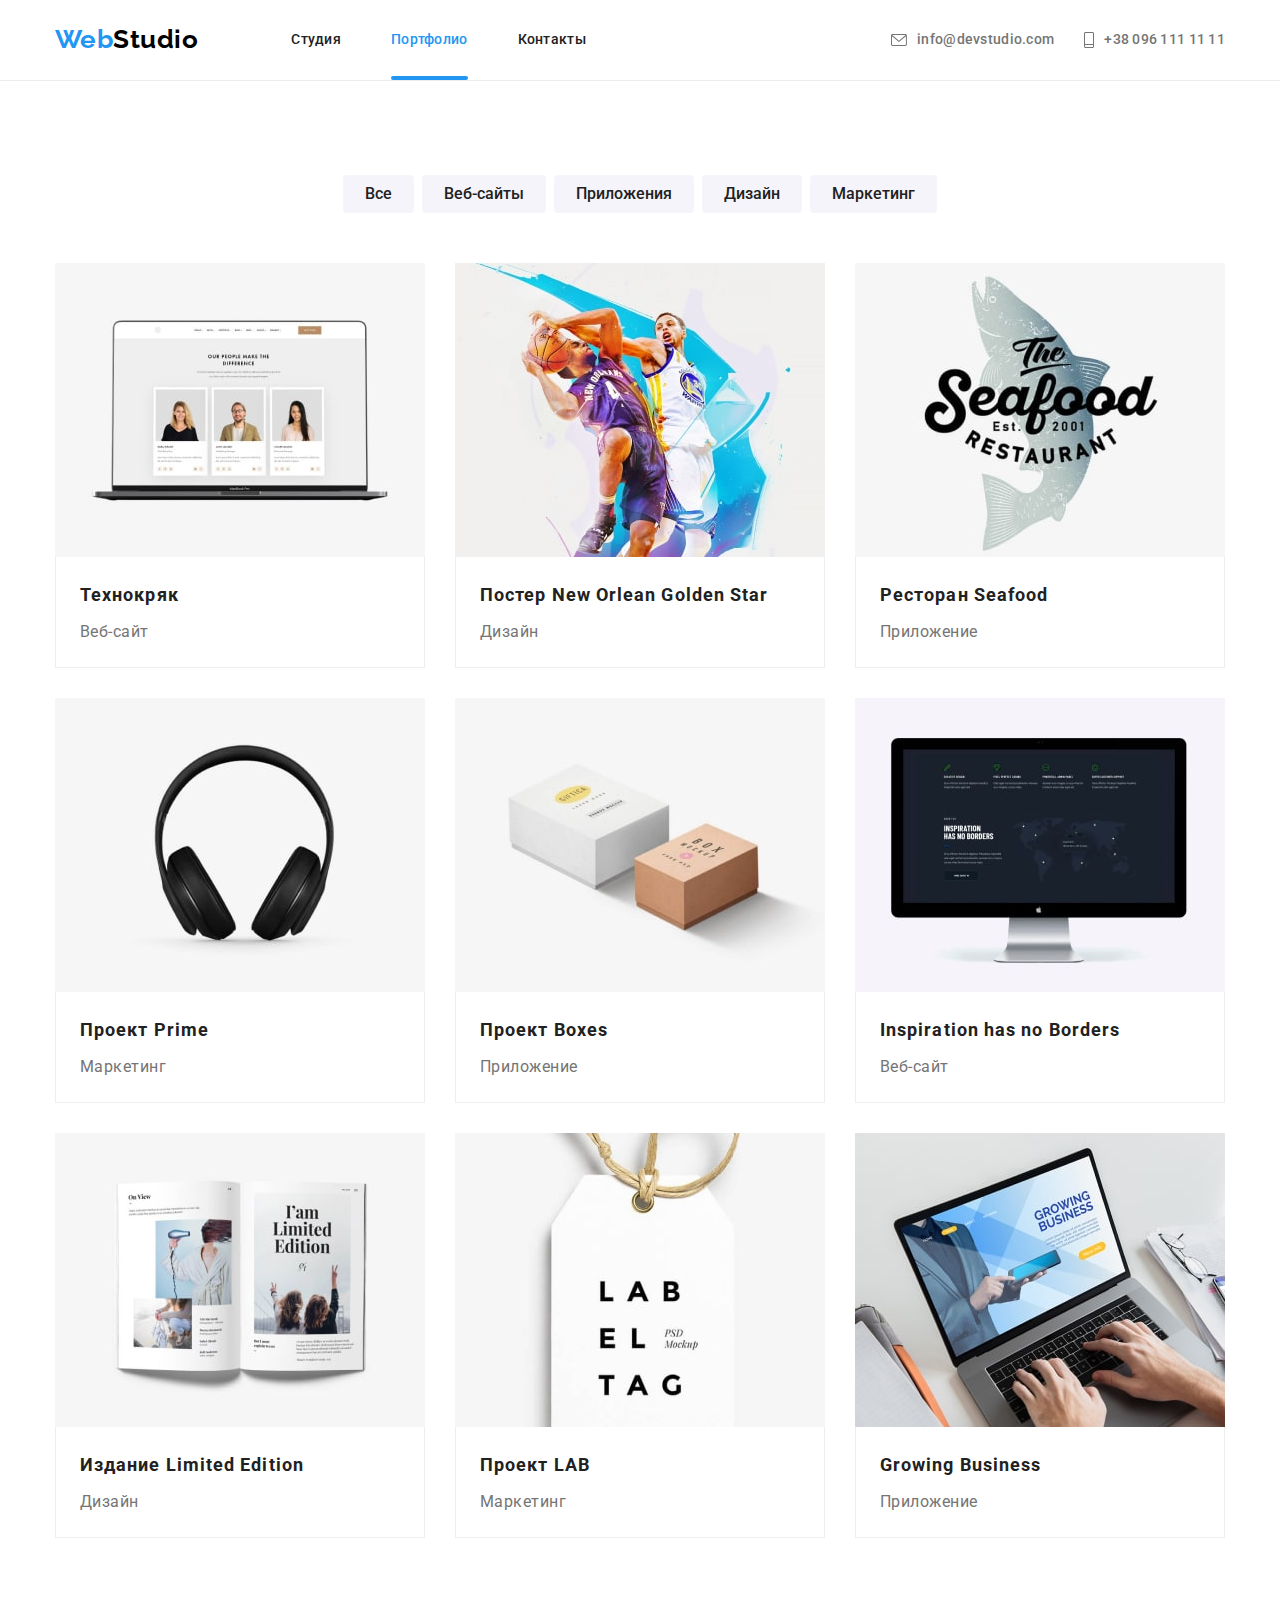
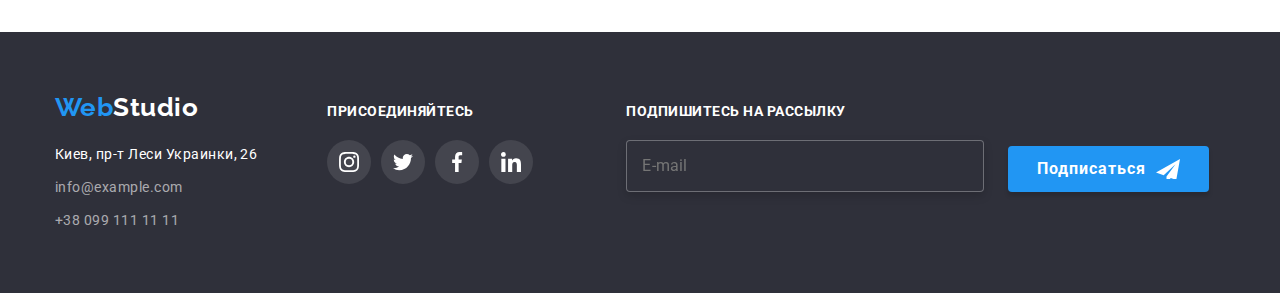
==== portfolio.html @ ae219184 "dz" ====
<!DOCTYPE html>
<html lang="en">
  <head>
    <meta charset="UTF-8" />
    <meta http-equiv="X-UA-Compatible" content="IE=edge" />
    <meta name="viewport" content="width=device-width, initial-scale=1.0" />
    <title>WebStudio</title>
    <link
      href="https://fonts.googleapis.com/css2?family=Raleway:wght@700&family=Roboto:wght@400;500;700;900&display=swap"
      rel="stylesheet"
    />
    <link
      rel="stylesheet"
      href="https://cdnjs.cloudflare.com/ajax/libs/modern-normalize/1.1.0/modern-normalize.min.css"
    />

    <link rel="stylesheet" href="./css/main.min.css" />
  </head>
  <body>
    <!-- HEADER -->
    <header class="header section">
      <div class="header__container container">
        <a class="logo link" href="./index.html"
          ><span class="logo__first-word">Web</span><span class="logo__second-word">Studio</span></a
        >
        <nav class="nav">
          <ul class="nav-list list">
            <li class="nav-list__item">
              <a class="nav-list__link link" href="./index.html">Студия</a>
            </li>
            <li class="nav-list__item">
              <a
                class="nav-list__link link nav-list__link--active nav-list__link--current"
                href="./portfolio.html"
                >Портфолио</a
              >
            </li>
            <li class="nav-list__item"><a class="nav-list__link link" href="">Контакты</a></li>
          </ul>
        </nav>
        <ul class="contacts list">
          <li class="contacts__item">
            <a class="contacts__link link" href="mailto:info@devstudio.com">
              <svg class="contacts__icon" width="16" height="12">
                <use href="./images/sprite.svg#icon-envelope"></use>
              </svg>
              info@devstudio.com</a
            >
          </li>
          <li class="contacts__item">
            <a class="contacts__link link" href="tel:+380961111111">
              <svg class="contacts__icon" width="10" height="16">
                <use href="./images/sprite.svg#icon-smartphone-2"></use>
              </svg>
              +38 096 111 11 11</a
            >
          </li>
        </ul>
      </div>
      <button type="button" class="menu-open-btn">
        <svg
          class="header-btn__icon"
          width="24"
          height="16"
          aria-label="Переключатель мобильного меню"
        >
          <use class="header-btn__menu-mob" href="./images/sprite.svg#icon-menu-mob"></use>
        </svg>
      </button>
      <div class="mob-menu is-hidden">
        <div class="mob-menu-container container">
          <div class="mob-menu-top">
            <button type="button" class="menu-close-btn">
              <svg
                class="header-btn__icon"
                width="19"
                height="19"
                aria-label="Переключатель мобильного меню"
              >
                <use class="header-btn__close-mob" href="./images/sprite.svg#icon-close-mob"></use>
              </svg>
            </button>
            <ul class="mob-menu-nav-list__list list">
              <li class="mob-menu-nav-list__item">
                <a class="mob-menu-nav-list__link link" href="./index.html">Студия</a>
              </li>
              <li class="mob-menu-nav-list__item">
                <a
                  class="mob-menu-nav-list__link link mob-menu-nav-list__link--active"
                  href="./portfolio.html"
                  >Портфолио</a
                >
              </li>
              <li class="mob-menu-nav-list__item">
                <a class="mob-menu-nav-list__link link" href="">Контакты</a>
              </li>
            </ul>
          </div>
          <div class="mob-menu-bottom">
            <ul class="mob-menu-contacts list">
              <li class="mob-menu-contacts__item">
                <a class="mob-menu-contacts__link-tel link" href="tel:+380961111111"
                  >+38 096 111 11 11</a
                >
              </li>
              <li class="mob-menu-contacts__item">
                <a class="mob-menu-contacts__link-post link" href="mailto:info@devstudio.com"
                  >info@devstudio.com</a
                >
              </li>
            </ul>
            <ul class="mob-menu-social list">
              <li class="mob-menu-social__item">
                <a
                  class="mob-menu-social__link link"
                  href=""
                  target="_blank"
                  rel="nofollow noopener noreferrer"
                  aria-label="Ссылка на Instagram"
                  >Instagram
                </a>
              </li>
              <li class="mob-menu-social__item">
                <a
                  class="mob-menu-social__link link"
                  href=""
                  target="_blank"
                  rel="nofollow noopener noreferrer"
                  aria-label="Ссылка на twitter"
                  >Twitter
                </a>
              </li>
              <li class="mob-menu-social__item">
                <a
                  class="mob-menu-social__link link"
                  href=""
                  target="_blank"
                  rel="nofollow noopener noreferrer"
                  aria-label="Ссылка на facebook"
                  >Facebook
                </a>
              </li>
              <li class="mob-menu-social__item">
                <a
                  class="mob-menu-social__link link"
                  href=""
                  target="_blank"
                  rel="nofollow noopener noreferrer"
                  aria-label="Ссылка на linkedin"
                  >LinkedIn
                </a>
              </li>
            </ul>
          </div>
        </div>
      </div>
    </header>
    <main>
      <!-- section portfolio -->
      <section class="portfolio section">
        <div class="container">
          <h1 class="visually-hidden">Portfolio</h1>
          <!-- filters with buttons -->
          <ul class="filters list">
            <li class="filters__item">
              <button class="filters__button btn" type="button">Все</button>
            </li>
            <li class="filters__item">
              <button class="filters__button btn" type="button">Веб-сайты</button>
            </li>
            <li class="filters__item">
              <button class="filters__button btn" type="button">Приложения</button>
            </li>
            <li class="filters__item">
              <button class="filters__button btn" type="button">Дизайн</button>
            </li>
            <li class="filters__item">
              <button class="filters__button btn" type="button">Маркетинг</button>
            </li>
          </ul>
          <!-- projects -->
          <ul class="projects list">
            <li class="projects__item">
              <a href="" class="projects__link link">
                <div class="projects__wrap">
                  <picture>
                    <source
                      media="(min-width:1200px)"
                      srcset="
                        ./images/img-projects/img-projects1-desk-1x-min.jpg 1x,
                        ./images/img-projects/img-projects1-desk-2x-min.jpg 2x
                      "
                    />
                    <source
                      media="(min-width:768px)"
                      srcset="
                        ./images/img-projects/img-projects1-tabl-1x-min.jpg 1x,
                        ./images/img-projects/img-projects1-tabl-2x-min.jpg 2x
                      "
                    />
                    <source
                      media="(min-width:320px)"
                      srcset="
                        ./images/img-projects/img-projects1-mob-1x-min.jpg 1x,
                        ./images/img-projects/img-projects1-mob-2x-min.jpg 2x
                      "
                    />
                    <img
                      src="./images/img-projects/img-projects1-desk-1x-min.jpg"
                      alt="Экран ноутбука с изображением сайта"
                    />
                  </picture>
                  <p class="projects__top-text">
                    Технокряк это современная площадка распространения коронавируса. Компании
                    используют эту платформу для цифрового шпионажа и атак на защищённые сервера
                    конкурентов.
                  </p>
                </div>
                <div class="projects__description">
                  <h2 class="projects__name">Технокряк</h2>
                  <p class="projects__type">Веб-сайт</p>
                </div>
              </a>
            </li>
            <li class="projects__item">
              <a href="" class="projects__link link">
                <div class="projects__wrap">
                  <picture>
                    <source
                      media="(min-width:1200px)"
                      srcset="
                        ./images/img-projects/img-projects2-desk-1x-min.jpg 1x,
                        ./images/img-projects/img-projects2-desk-2x-min.jpg 2x
                      "
                    />
                    <source
                      media="(min-width:768px)"
                      srcset="
                        ./images/img-projects/img-projects2-tabl-1x-min.jpg 1x,
                        ./images/img-projects/img-projects2-tabl-2x-min.jpg 2x
                      "
                    />
                    <source
                      media="(min-width:320px)"
                      srcset="
                        ./images/img-projects/img-projects2-mob-1x-min.jpg 1x,
                        ./images/img-projects/img-projects2-mob-2x-min.jpg 2x
                      "
                    />
                    <img
                      src="./images/img-projects/img-projects2-desk-1x-min.jpg"
                      alt="Два игрока в баскетбол"
                    />
                  </picture>
                  <p class="projects__top-text">
                    Технокряк это современная площадка распространения коронавируса. Компании
                    используют эту платформу для цифрового шпионажа и атак на защищённые сервера
                    конкурентов.
                  </p>
                </div>
                <div class="projects__description">
                  <h2 class="projects__name">Постер New Orlean Golden Star</h2>
                  <p class="projects__type">Дизайн</p>
                </div>
              </a>
            </li>
            <li class="projects__item">
              <a href="" class="projects__link link">
                <div class="projects__wrap">
                  <picture>
                    <source
                      media="(min-width:1200px)"
                      srcset="
                        ./images/img-projects/img-projects3-desk-1x-min.jpg 1x,
                        ./images/img-projects/img-projects3-desk-2x-min.jpg 2x
                      "
                    />
                    <source
                      media="(min-width:768px)"
                      srcset="
                        ./images/img-projects/img-projects3-tabl-1x-min.jpg 1x,
                        ./images/img-projects/img-projects3-tabl-2x-min.jpg 2x
                      "
                    />
                    <source
                      media="(min-width:320px)"
                      srcset="
                        ./images/img-projects/img-projects3-mob-1x-min.jpg 1x,
                        ./images/img-projects/img-projects3-mob-2x-min.jpg 2x
                      "
                    />
                    <img
                      src="./images/img-projects/img-projects3-desk-1x-min.jpg"
                      alt="Реклама ресторана Seafood"
                    />
                  </picture>
                  <p class="projects__top-text">
                    Технокряк это современная площадка распространения коронавируса. Компании
                    используют эту платформу для цифрового шпионажа и атак на защищённые сервера
                    конкурентов.
                  </p>
                </div>
                <div class="projects__description">
                  <h2 class="projects__name">Ресторан Seafood</h2>
                  <p class="projects__type">Приложение</p>
                </div>
              </a>
            </li>
            <li class="projects__item">
              <a href="" class="projects__link link">
                <div class="projects__wrap">
                  <picture>
                    <source
                      media="(min-width:1200px)"
                      srcset="
                        ./images/img-projects/img-projects4-desk-1x-min.jpg 1x,
                        ./images/img-projects/img-projects4-desk-2x-min.jpg 2x
                      "
                    />
                    <source
                      media="(min-width:768px)"
                      srcset="
                        ./images/img-projects/img-projects4-tabl-1x-min.jpg 1x,
                        ./images/img-projects/img-projects4-tabl-2x-min.jpg 2x
                      "
                    />
                    <source
                      media="(min-width:320px)"
                      srcset="
                        ./images/img-projects/img-projects4-mob-1x-min.jpg 1x,
                        ./images/img-projects/img-projects4-mob-2x-min.jpg 2x
                      "
                    />
                    <img
                      src="./images/img-projects/img-projects4-desk-1x-min.jpg"
                      alt="Черные наушники"
                    />
                  </picture>
                  <p class="projects__top-text">
                    Технокряк это современная площадка распространения коронавируса. Компании
                    используют эту платформу для цифрового шпионажа и атак на защищённые сервера
                    конкурентов.
                  </p>
                </div>
                <div class="projects__description">
                  <h2 class="projects__name">Проект Prime</h2>
                  <p class="projects__type">Маркетинг</p>
                </div>
              </a>
            </li>
            <li class="projects__item">
              <a href="" class="projects__link link">
                <div class="projects__wrap">
                  <picture>
                    <source
                      media="(min-width:1200px)"
                      srcset="
                        ./images/img-projects/img-projects5-desk-1x-min.jpg 1x,
                        ./images/img-projects/img-projects5-desk-2x-min.jpg 2x
                      "
                    />
                    <source
                      media="(min-width:768px)"
                      srcset="
                        ./images/img-projects/img-projects5-tabl-1x-min.jpg 1x,
                        ./images/img-projects/img-projects5-tabl-2x-min.jpg 2x
                      "
                    />
                    <source
                      media="(min-width:320px)"
                      srcset="
                        ./images/img-projects/img-projects5-mob-1x-min.jpg 1x,
                        ./images/img-projects/img-projects5-mob-2x-min.jpg 2x
                      "
                    />
                    <img
                      src="./images/img-projects/img-projects5-desk-1x-min.jpg"
                      alt="Две картонные коробки"
                    />
                  </picture>
                  <p class="projects__top-text">
                    Технокряк это современная площадка распространения коронавируса. Компании
                    используют эту платформу для цифрового шпионажа и атак на защищённые сервера
                    конкурентов.
                  </p>
                </div>
                <div class="projects__description">
                  <h2 class="projects__name">Проект Boxes</h2>
                  <p class="projects__type">Приложение</p>
                </div>
              </a>
            </li>
            <li class="projects__item">
              <a href="" class="projects__link link">
                <div class="projects__wrap">
                  <picture>
                    <source
                      media="(min-width:1200px)"
                      srcset="
                        ./images/img-projects/img-projects6-desk-1x-min.jpg 1x,
                        ./images/img-projects/img-projects6-desk-2x-min.jpg 2x
                      "
                    />
                    <source
                      media="(min-width:768px)"
                      srcset="
                        ./images/img-projects/img-projects6-tabl-1x-min.jpg 1x,
                        ./images/img-projects/img-projects6-tabl-2x-min.jpg 2x
                      "
                    />
                    <source
                      media="(min-width:320px)"
                      srcset="
                        ./images/img-projects/img-projects6-mob-1x-min.jpg 1x,
                        ./images/img-projects/img-projects6-mob-2x-min.jpg 2x
                      "
                    />
                    <img
                      src="./images/img-projects/img-projects6-desk-1x-min.jpg"
                      alt="Монитор компьютера"
                    />
                  </picture>
                  <p class="projects__top-text">
                    Технокряк это современная площадка распространения коронавируса. Компании
                    используют эту платформу для цифрового шпионажа и атак на защищённые сервера
                    конкурентов.
                  </p>
                </div>
                <div class="projects__description">
                  <h2 class="projects__name">Inspiration has no Borders</h2>
                  <p class="projects__type">Веб-сайт</p>
                </div>
              </a>
            </li>
            <li class="projects__item">
              <a href="" class="projects__link link">
                <div class="projects__wrap">
                  <picture>
                    <source
                      media="(min-width:1200px)"
                      srcset="
                        ./images/img-projects/img-projects7-desk-1x-min.jpg 1x,
                        ./images/img-projects/img-projects7-desk-2x-min.jpg 2x
                      "
                    />
                    <source
                      media="(min-width:768px)"
                      srcset="
                        ./images/img-projects/img-projects7-tabl-1x-min.jpg 1x,
                        ./images/img-projects/img-projects7-tabl-2x-min.jpg 2x
                      "
                    />
                    <source
                      media="(min-width:320px)"
                      srcset="
                        ./images/img-projects/img-projects7-mob-1x-min.jpg 1x,
                        ./images/img-projects/img-projects7-mob-2x-min.jpg 2x
                      "
                    />
                    <img
                      src="./images/img-projects/img-projects7-desk-1x-min.jpg"
                      alt="Разворот журнала"
                    />
                  </picture>
                  <p class="projects__top-text">
                    Технокряк это современная площадка распространения коронавируса. Компании
                    используют эту платформу для цифрового шпионажа и атак на защищённые сервера
                    конкурентов.
                  </p>
                </div>
                <div class="projects__description">
                  <h2 class="projects__name">Издание Limited Edition</h2>
                  <p class="projects__type">Дизайн</p>
                </div>
              </a>
            </li>
            <li class="projects__item">
              <a href="" class="projects__link link">
                <div class="projects__wrap">
                  <picture>
                    <source
                      media="(min-width:1200px)"
                      srcset="
                        ./images/img-projects/img-projects8-desk-1x-min.jpg 1x,
                        ./images/img-projects/img-projects8-desk-2x-min.jpg 2x
                      "
                    />
                    <source
                      media="(min-width:768px)"
                      srcset="
                        ./images/img-projects/img-projects8-tabl-1x-min.jpg 1x,
                        ./images/img-projects/img-projects8-tabl-2x-min.jpg 2x
                      "
                    />
                    <source
                      media="(min-width:320px)"
                      srcset="
                        ./images/img-projects/img-projects8-mob-1x-min.jpg 1x,
                        ./images/img-projects/img-projects8-mob-2x-min.jpg 2x
                      "
                    />
                    <img
                      src="./images/img-projects/img-projects8-desk-1x-min.jpg"
                      alt="Этикетка с надписью LAB EL TA"
                    />
                  </picture>
                  <p class="projects__top-text">
                    Технокряк это современная площадка распространения коронавируса. Компании
                    используют эту платформу для цифрового шпионажа и атак на защищённые сервера
                    конкурентов.
                  </p>
                </div>
                <div class="projects__description">
                  <h2 class="projects__name">Проект LAB</h2>
                  <p class="projects__type">Маркетинг</p>
                </div>
              </a>
            </li>
            <li class="projects__item">
              <a href="" class="projects__link link">
                <div class="projects__wrap">
                  <picture>
                    <source
                      media="(min-width:1200px)"
                      srcset="
                        ./images/img-projects/img-projects9-desk-1x-min.jpg 1x,
                        ./images/img-projects/img-projects9-desk-2x-min.jpg 2x
                      "
                    />
                    <source
                      media="(min-width:768px)"
                      srcset="
                        ./images/img-projects/img-projects9-tabl-1x-min.jpg 1x,
                        ./images/img-projects/img-projects9-tabl-2x-min.jpg 2x
                      "
                    />
                    <source
                      media="(min-width:320px)"
                      srcset="
                        ./images/img-projects/img-projects9-mob-1x-min.jpg 1x,
                        ./images/img-projects/img-projects9-mob-2x-min.jpg 2x
                      "
                    />
                    <img
                      src="./images/img-projects/img-projects9-desk-1x-min.jpg"
                      alt="Экран ноутбука"
                    />
                  </picture>
                  <p class="projects__top-text">
                    Технокряк это современная площадка распространения коронавируса. Компании
                    используют эту платформу для цифрового шпионажа и атак на защищённые сервера
                    конкурентов.
                  </p>
                </div>
                <div class="projects__description">
                  <h2 class="projects__name">Growing Business</h2>
                  <p class="projects__type">Приложение</p>
                </div>
              </a>
            </li>
          </ul>
        </div>
      </section>
    </main>
    <!-- footer -->
    <!-- footer -->
    <footer class="footer section">
      <div class="footer__container container">
        <div class="footer__container-top">
          <div class="footer__wrapp">
            <a class="logo logo__footer link" href="./index.html"
              ><span class="logo__first-word">Web</span
              ><span class="logo__third-word">Studio</span></a
            >
            <address class="footer-address">
              <ul class="footer-address__list list">
                <li class="footer-address__item">
                  <p class="footer-address__post">Киев, пр-т Леси Украинки, 26</p>
                </li>
                <li class="footer-address__item">
                  <a class="footer-address__link link" href="mailto:info@example.com"
                    >info@example.com</a
                  >
                </li>
                <li class="footer-address__item">
                  <a class="footer-address__link link" href="tel:+380991111111"
                    >+38 099 111 11 11</a
                  >
                </li>
              </ul>
            </address>
          </div>
          <div class="join">
            <p class="join__text">Присоединяйтесь</p>
            <ul class="social list">
              <li class="social__item">
                <a
                  class="social__link social__link--dark link"
                  href=""
                  target="_blank"
                  rel="nofollow noopener noreferrer"
                  aria-label="Ссылка на Instagram"
                >
                  <svg class="social__icon" width="20" height="20">
                    <use href="./images/sprite.svg#icon-instagram"></use>
                  </svg>
                </a>
              </li>
              <li class="social__item">
                <a
                  class="social__link social__link--dark link"
                  href=""
                  target="_blank"
                  rel="nofollow noopener noreferrer"
                  aria-label="Ссылка на twitter"
                >
                  <svg class="social__icon" width="20" height="20">
                    <use href="./images/sprite.svg#icon-twitter"></use>
                  </svg>
                </a>
              </li>
              <li class="social__item">
                <a
                  class="social__link social__link--dark link"
                  href=""
                  target="_blank"
                  rel="nofollow noopener noreferrer"
                  aria-label="Ссылка на facebook"
                >
                  <svg class="social__icon" width="20" height="20">
                    <use href="./images/sprite.svg#icon-facebook"></use>
                  </svg>
                </a>
              </li>
              <li class="social__item">
                <a
                  class="social__link social__link--dark link"
                  href=""
                  target="_blank"
                  rel="nofollow noopener noreferrer"
                  aria-label="Ссылка на linkedin"
                >
                  <svg class="social__icon" width="20" height="20">
                    <use href="./images/sprite.svg#icon-linkedin"></use>
                  </svg>
                </a>
              </li>
            </ul>
          </div>
        </div>
        <div class="subscribe">
          <form action="#" class="subscribe__form">
            <div class="subscribe__field">
              <label for="user-email" class="subscribe__label">Подпишитесь на рассылку</label>
              <input
                type="email"
                class="subscribe__input"
                placeholder="E-mail"
                name="user-email"
                id="user-email"
              />
            </div>
            <button type="submit" class="footer-submit-btn primary-btn--with-icon btn">
              Подписаться
            </button>
          </form>
        </div>
      </div>
    </footer>
    <script src="./js/menu.js"></script>
  </body>
</html>
---- css/main.min.css ----
:root{--primary-text-color: #212121;--additional-text-color: #757575;--accent-color: #2196f3;--primary-button-hover-color: #188CE8;--logo-text-color: #000000;--additional-accent-color: #ffffff;--mailto-tel-text-color: rgba(255, 255, 255, 0.6);--primary-background-color: #e5e5e5;--additional-background-color: #f5f4fa;--futer-background-color: #2f303a;--border-portfolio: #eeeeee;--border-line-heder: #ececec;--icon-color: #afb1b8;--icon-color-hover: #ffffff;--additional-icon-color-hover: #2196f3;--additional-icon-color-footer: #44454e}.visually-hidden{position:absolute;width:1px;height:1px;margin:-1px;padding:0;overflow:hidden;border:0;clip:rect(0 0 0 0)}body{font-family:'Roboto', 'Sans Serif';letter-spacing:0.03em;color:var(--primary-text-color)}p,h1,h2,h3,h4,h5,h6{margin:0}img,svg{display:block;max-width:100%;height:auto}.list{list-style:none;margin:0;padding:0}.link{text-decoration:none}.btn{cursor:pointer;border-radius:4px}.section{margin-left:auto;margin-right:auto}.container{padding-left:15px;padding-right:15px;margin:0 auto;width:100%}@media (min-width: 480px){.container{width:480px}}@media (min-width: 768px){.container{width:768px}}@media (min-width: 1200px){.container{width:1200px}}.logo{font-family:'Raleway', 'Sans Serif';text-align:center;font-size:24px;line-height:1.17;font-weight:700;display:inline-block}.logo__first-word{color:var(--accent-color)}.logo__second-word{color:var(--logo-text-color)}.logo__third-word{color:var(--additional-accent-color)}@media (min-width: 1200px){.logo{font-size:26px;line-height:1.2;font-weight:700}}.nav-list{font-size:14px;line-height:1.14;font-weight:500;letter-spacing:0.02em;display:flex;align-items:center;justify-content:space-between}@media (max-width: 767.98px){.nav-list{display:none}}.nav-list__item:not(:last-child){margin-right:50px}.nav-list__item:nth-child(1){margin-left:88px}@media (min-width: 1200px){.nav-list__item:nth-child(1){margin-left:93px}}.nav-list__link{position:relative;transition:color 250ms cubic-bezier(0.4, 0, 0.2, 1);color:inherit; }.nav-list__link:hover,.nav-list__link:focus{color:var(--accent-color)}.nav-list__link--active{color:var(--accent-color)}.nav-list__link--current::after{content:'';position:absolute;width:100%;height:4px;border-radius:2px;background-color:var(--accent-color);bottom:-33px;left:0}.contacts{font-size:12px;line-height:1.16;font-weight:500;letter-spacing:0.02em;margin-left:auto}@media (max-width: 767.98px){.contacts{display:none}}@media (min-width: 1200px){.contacts{font-size:14px;line-height:1.14;font-weight:500;display:flex;align-items:center;justify-content:space-between}}.contacts__icon{margin-right:10px}.contacts__item{color:var(--additional-text-color)}@media (min-width: 768px) and (max-width: 1199.98px){.contacts__item:not(:last-child){margin-bottom:10px}}@media (min-width: 1200px){.contacts__item:not(:last-child){margin-right:30px}}.contacts__link{display:flex;align-items:center;justify-content:start;transition:color 250ms cubic-bezier(0.4, 0, 0.2, 1);color:inherit}.contacts__link:hover,.contacts__link:focus{color:var(--accent-color)}.contacts__icon{fill:currentColor}.contacts__icon:hover,.contacts__icon:focus{fill:currentColor}.primary-btn{font-size:16px;line-height:1.87;font-weight:700;letter-spacing:0.06em;display:flex;align-items:center;justify-content:center;min-width:200px;color:var(--additional-accent-color);background-color:var(--accent-color);border:1px solid transparent;box-shadow:0px 4px 4px rgba(0,0,0,0.15);margin: 0 auto;padding:10px 32px;transition-property:background-color, color, border;transition-duration:250ms;transition-timing-function:linear}.primary-btn:hover,.primary-btn:focus{background-color:var(--primary-button-hover-color)}.primary-btn--with-icon{margin-top:20px}.backdrop{position:fixed;top:0;left:0;height:100vh;width:100vw;background:rgba(0,0,0,0.2);transition:opacity 250ms cubic-bezier(0.4, 0, 0.2, 1);opacity:1;}.backdrop.is-hidden{pointer-events:none;visibility:hidden;opacity: 0;}.modal{position:absolute;top:50%;left:50%;width:100%;min-height:609px;transform:translate(-50%, -50%);background:var(--additional-accent-color);box-shadow:0px 1px 3px rgba(0,0,0,0.12),0px 1px 1px rgba(0,0,0,0.14),0px 2px 1px rgba(0,0,0,0.2);border-radius:4px;padding:40px;transition:opacity 250ms cubic-bezier(0.4, 0, 0.2, 1);}.modal__close-btn{position:absolute;right:8px;top:8px;width:30px;height:30px;background-color:var(--additional-accent-color);border:1px solid rgba(0,0,0,0.1);border-radius:50%;color:var(--logo-text-color);display:flex;align-items:center;justify-content:center;transition:color 250ms cubic-bezier(0.4, 0, 0.2, 1)}.modal__close-btn:hover{color:var(--accent-color)}.modal__icon-close{fill:currentColor}.modal__title{font-size:20px;line-height:1.15;font-weight:700;text-align:center;color:var(--primary-text-color);margin-bottom:12px}@media (min-width: 480px){.modal{width:450px}}@media (min-width: 1200px){.modal{width:528px;height:581px}}.modal-field{margin-bottom:10px;display:block;margin-left:auto;margin-right:auto}.modal-field:last-of-type{margin-bottom:30px}@media (min-width: 1200px){.modal-field:last-of-type{padding-right:10px;padding-left:10px}}.modal-label{font-size:12px;line-height:1.17;font-weight:400;letter-spacing:0.01em;display:block;margin-bottom:4px;color:var(--additional-text-color)}.input-wrap{position:relative}.modal-input{width:100%;height:40px;border:1px solid rgba(33,33,33,0.2);border-radius:4px;padding-left:42px;outline:none}.modal-input:focus{border:1px solid var(--accent-color);outline:none}.modal-icon-input{position:absolute;top:50%;left:12px;transform:translateY(-50%)}.modal-input:focus+.modal-icon-input{fill:var(--accent-color)}.modal-text{width:100%;height:120px;border:1px solid rgba(33,33,33,0.2);border-radius:4px;outline:none;resize:none;display:block;padding:12px 16px;margin-bottom:20px}.modal-text:focus{border:1px solid var(--accent-color);outline:none}placeholder{font-size:14px;line-height:1.14;font-weight:400;letter-spacing:0.01em;color:rgba(117,117,117,0.5)}.check-text{font-size:11px;line-height:1.17;font-weight:400;color:var(--additional-text-color);display:flex;align-items:center;justify-content:center}.check-text span{width:16px;height:15px;border-radius:2px;border:1px solid var(--primary-text-color);display:flex;align-items:center;justify-content:center;margin-right:8px}.modal-check:checked+.check-text span{background-color:var(--accent-color);border:none}@media (min-width: 1200px){.check-text{font-size:14px;line-height:1.71;font-weight:400}}.check-link{color:var(--accent-color);margin-left:2px}.social{display:flex;align-items:center;justify-content:center;width:206px}.social__item:not(:last-child){margin-right:10px}.social__link{display:flex;align-items:center;justify-content:center;width:44px;height:44px;border-radius:50%;color:var(--icon-color);transition:background-color 250ms cubic-bezier(0.4, 0, 0.2, 1),color 250ms cubic-bezier(0.4, 0, 0.2, 1)}.social__link:hover,.social__link:focus{background-color:var(--accent-color);color:var(--icon-color-hover)}.social__icon{fill:currentColor}.social__link--dark{background-color:var(--additional-icon-color-footer);color:var(--additional-accent-color)}.join{display:flex;flex-direction:column;justify-content:center;align-items:center}.join__text{font-size:14px;line-height:1.14;font-weight:700;text-transform:uppercase;color:var(--additional-accent-color);margin-bottom:20px}@media (min-width: 1200px){.join{display:block;padding-top:12px;padding-bottom:40px}}.subscribe{display:flex;flex-direction:column;justify-content:center;align-items:center}.subscribe__form{display:block;text-align:center;max-width:450px}@media (min-width: 1200px){.subscribe__form{text-align:left}}.subscribe__field{max-width:450px}@media (min-width: 480px){.subscribe__field{min-width:450px}}@media (min-width: 1200px){.subscribe__field{min-width:358px}}.subscribe__label{font-size:14px;line-height:1.14;font-weight:700;display:block;margin-bottom:20px;color:var(--additional-accent-color);text-transform:uppercase}.subscribe__input{width:100%;border:1px solid rgba(255,255,255,0.3);filter:drop-shadow(0px 4px 4px rgba(0,0,0,0.15));border-radius:4px;padding:15px;outline:none;font-size:16px;line-height:1.25;font-weight:400;letter-spacing:0.01em;color:var(--additional-accent-color);background-color:var(--futer-background-color)}.subscribe__input:focus{border:1px solid var(--accent-color);outline:none}@media (min-width: 1200px){.subscribe{display:block}.subscribe__form{display:flex;justify-content:space-between;align-items:flex-end}.subscribe__field{max-width:358px;padding-top:12px;margin-right:12px}}placeholder{font-size:16px;line-height:1.25;font-weight:400;letter-spacing:0.01em;color:rgba(117,117,117,0.5)}.header{width:100%;position:relative;background-color:var(--additional-accent-color);padding-top:16px;padding-bottom:16px;border-bottom:1px solid var(--border-line-heder)}@media (min-width: 480px){.header{padding-top:16px;padding-bottom:16px}}@media (min-width: 768px){.header{padding-top:21px;padding-bottom:21px}}@media (min-width: 1200px){.header{padding-top:24px;padding-bottom:25px}}.header__container{display:flex;align-items:center;justify-content:space-between}.menu-open-btn{position:absolute;top:10px;right:10px;display:block;margin-left:auto;border:none;background-color:transparent;width:40px;height:40px}@media (min-width: 768px){.menu-open-btn{display:none}}.mob-menu{position:fixed;top:0;left:0;width:100vw;height:100vh;background-color:#fff;padding-top:48px;padding-bottom:48px;padding-left:40px;z-index:4;transition-property:opacity;transition-duration:250ms;transition-timing-function:linear;opacity:1;}@media (min-width: 768px){.mob-menu{display:none}}.mob-menu.is-hidden{opacity:0;pointer-events:none;visibility:hidden}.menu-close-btn{position:absolute;display:block;top:10px;right:15px;width:40px;height:40px;border:none;background-color:transparent;transition:color 250ms cubic-bezier(0.4, 0, 0.2, 1)}.menu-close-btn:hover{color:var(--accent-color)}.mob-menu-container{height:100%;display:flex;flex-direction:column;align-items:flex-start}.mob-menu-bottom{margin-top:auto}.mob-menu-nav-list__item:not(:last-child){margin-bottom:32px}.mob-menu-nav-list__link{font-size:40px;line-height:1.17;font-weight:500;letter-spacing:0.02em;color:var(--primary-text-color);position:relative;transition:color 250ms cubic-bezier(0.4, 0, 0.2, 1);color:inherit}.mob-menu-nav-list__link:hover,.mob-menu-nav-list__link:focus{color:var(--accent-color)}.mob-menu-nav-list__link--active{color:var(--accent-color)}.mob-menu-contacts__item:not(:last-child){margin-bottom:32px}.mob-menu-contacts__link-tel{font-size:34px;line-height:1.18;font-weight:500;letter-spacing:0.02em;color:var(--accent-color)}.mob-menu-contacts__link-post{font-size:24px;line-height:1.17;font-weight:500;letter-spacing:0.02em;color:var(--additional-text-color)}.mob-menu-social{margin-top:64px;display:flex;align-items:center;justify-content:space-between}.mob-menu-social__item:not(:last-child){margin-right:10px}.mob-menu-social__link{font-size:18px;line-height:1.22;font-weight:500;letter-spacing:0.02em;color:var(--accent-color)}.mob-menu-social__link::after{content:'';width:2px;height:22px;margin-left:10px;border:1px solid rgba(33,33,33,0.2)}.hero{background-color:var(--futer-background-color);background-image:linear-gradient(to right, rgba(47,48,58,0.4), rgba(47,48,58,0.4)),url(../images/img-hero/img-hero-mob-1x-min.jpg);background-size:cover;background-position:center;background-repeat:no-repeat;max-width:480px;margin:0 auto;padding-top:118px;padding-bottom:118px}@media (min-device-pixel-ratio: 2), (min-resolution: 192dpi), (min-resolution: 2dppx){.hero{background-image:linear-gradient(to right, rgba(47,48,58,0.4), rgba(47,48,58,0.4)),url(../images/img-hero/img-hero-mob-2x-min.jpg)}}@media screen and (min-width: 768px){.hero{background-image:linear-gradient(to right, rgba(47,48,58,0.4), rgba(47,48,58,0.4)),url(../images/img-hero/img-hero-tabl-1x-min.jpg)}}@media screen and (min-width: 768px) and (min-device-pixel-ratio: 2), screen and (min-width: 768px) and (min-resolution: 192dpi), screen and (min-width: 768px) and (min-resolution: 2dppx){.hero{background-image:linear-gradient(to right, rgba(47,48,58,0.4), rgba(47,48,58,0.4)),url(../images/img-hero/img-hero-tabl-2x-min.jpg)}}@media screen and (min-width: 1200px){.hero{background-image:linear-gradient(to right, rgba(47,48,58,0.4), rgba(47,48,58,0.4)),url(../images/img-hero/img-hero-desk-1x-min.jpg);padding-top:200px;padding-bottom:200px}}@media screen and (min-width: 1200px) and (min-device-pixel-ratio: 2), screen and (min-width: 1200px) and (min-resolution: 192dpi), screen and (min-width: 1200px) and (min-resolution: 2dppx){.hero{background-image:linear-gradient(to right, rgba(47,48,58,0.4), rgba(47,48,58,0.4)),url(../images/img-hero/img-hero-desk-2x-min.jpg)}}.hero__title{color:var(--additional-accent-color);font-size:26px;line-height:1.62;font-weight:900;letter-spacing:0.06em;text-transform:uppercase;margin-left:auto;margin-right:auto;margin-bottom:30px;max-width:360px;text-align:center}@media (min-width: 768px){.hero{max-width:768px}}@media (min-width: 1200px){.hero{min-height:600px;max-width:1600px}.hero__title{font-size:44px;line-height:1.36;font-weight:900;max-width:696px}}.features{padding-top:60px;padding-bottom:60px}@media (min-width: 1200px){.features{padding-top:94px;padding-bottom:47px}}@media (min-width: 768px){.features-list{margin:-15px}}.features-list__item{max-width:100%}@media screen and (max-width: 767px){.features-list__item:not(:last-child){margin-bottom:30px}}@media (min-width: 768px){.features-list__item{margin:15px}}.features-list__icon{background-color:var(--additional-background-color);display:flex;align-items:center;justify-content:center;height:120px;margin-bottom:30px}.features-list__title{font-size:14px;line-height:1.14;font-weight:700;text-transform:uppercase;margin-bottom:10px}@media screen and (max-width: 767px){.features-list__title{text-align:center}}.features-list__text{font-size:14px;line-height:1.71;font-weight:400;color:var(--additional-text-color)}@media (min-width: 768px) and (max-width: 1199.98px){.features-list{display:flex;flex-wrap:wrap;justify-content:space-between}.features-list__item{width:calc(100% / 2 - 30px);max-height:251px}}@media (min-width: 1200px){.features-list{display:flex;align-items:center;justify-content:space-between}.features-list__item{width:270px;max-height:251px}}@media (max-width: 1199.98px){.directions{display:none}}@media (min-width: 1200px){.directions{padding-top:47px;padding-bottom:94px}.directions__title{color:var(--primary-text-color);font-size:36px;line-height:1.17;font-weight:700;margin-top:0;margin-bottom:50px;text-align:center}.directions__list{display:flex;align-items:center;justify-content:space-between;width:1170px}.directions__item{position:relative}.directions__item:not(:last-child){margin-right:30px}.directions__text{position:absolute;height:70px;width:100%;bottom:0;left:0;background-color:rgba(47,48,58,0.8);font-size:14px;line-height:1.14;font-weight:700;text-align:center;text-transform:uppercase;display:flex;align-items:center;justify-content:center;color:var(--additional-accent-color)}}.team{background-color:var(--additional-background-color);padding-top:60px;padding-bottom:60px}.team__title{color:var(--primary-text-color);font-size:28px;line-height:1.17;font-weight:700;text-align:center;margin-bottom:30px}@media (min-width: 1200px){.team{padding-top:94px;padding-bottom:94px}.team__title{font-size:36px;line-height:1.17;font-weight:700;margin-bottom:50px}}@media (min-width: 768px){.team-list{margin:-15px}}.team-list__card{background-color:var(--additional-accent-color);box-shadow:0px 1px 3px rgba(0,0,0,0.12),0px 1px 1px rgba(0,0,0,0.14),0px 2px 1px rgba(0,0,0,0.2);border-radius:0px 0px 4px 4px;text-align:center;display:block}@media screen and (max-width: 767px){.team-list__card:not(:last-child){margin-bottom:30px}}@media (min-width: 768px){.team-list__card{margin:15px}}.team-list__description{padding-top:30px;padding-bottom:24px;display:flex;flex-direction:column;justify-content:center;align-items:center}.team-list__name{color:var(--primary-text-color);font-size:16px;line-height:1.19;font-weight:500;margin-bottom:10px}.team-list__position{font-size:16px;line-height:1.19;font-weight:400;color:var(--additional-text-color);margin-bottom:16px}@media (min-width: 768px) and (max-width: 1199.98px){.team-list{margin:-15px;display:flex;flex-wrap:wrap}.team-list__card{margin:15px;width:calc(100% / 2 - 30px);max-height:536px}}@media (min-width: 1200px){.team-list{display:flex;align-items:center;justify-content:space-between;margin:-15px}.team-list__card{background-color:var(--additional-accent-color);box-shadow:0px 1px 3px rgba(0,0,0,0.12),0px 1px 1px rgba(0,0,0,0.14),0px 2px 1px rgba(0,0,0,0.2);border-radius:0px 0px 4px 4px;width:calc(100% / 4 - 30px);margin:15px}.team-list__description{padding-bottom:30px}}.clients{padding-top:60px;padding-bottom:60px}@media (min-width: 1200px){.clients{padding-top:94px;padding-bottom:94px}}.clients__title{font-size:28px;line-height:1.17;font-weight:700;text-align:center;margin-bottom:30px}@media (min-width: 1200px){.clients__title{font-size:36px;line-height:1.17;font-weight:700;margin-bottom:50px}}.clients-list{margin:-15px;display:flex;flex-wrap:wrap;justify-content:center}.clients-list__item{margin:15px}.clients-list__link{display:flex;align-items:center;justify-content:center;width:100%;height:92px;border:1px solid var(--icon-color);border-radius:4px;color:var(--icon-color);transition:border-color 250ms cubic-bezier(0.4, 0, 0.2, 1),color 250ms cubic-bezier(0.4, 0, 0.2, 1)}.clients-list__link:hover,.clients-list__link:focus{border-color:var(--additional-icon-color-hover);color:var(--accent-color)}.clients-list__ikon{fill:currentColor}@media (min-width: 480px){.clients-list__item{width:calc(100% / 2 - 30px)}}@media (min-width: 768px){.clients-list__item{width:calc(100% / 3 - 30px)}}@media (min-width: 1200px){.clients-list{display:flex;align-items:center;justify-content:space-between;flex-wrap:nowrap}.clients-list__item{width:calc(100% / 6 - 30px)}.clients-list__link{display:flex;align-items:center;justify-content:center}}.footer{background-color:var(--futer-background-color);padding-top:60px;padding-bottom:60px}.footer__container-top{margin-bottom:60px}@media (min-width: 768px){.footer__container-top{display:flex;justify-content:center;align-items:flex-start}}@media (min-width: 1200px){.footer__container-top{margin-right:93px;margin-bottom:0}}@media (min-width: 1200px){.footer__container.container{display:flex;align-items:start;justify-content:start}}.footer__wrapp{display:flex;flex-direction:column;justify-content:center;align-items:center;font-size:14px;line-height:1.71;font-weight:400}@media (min-width: 768px) and (max-width: 1199.98px){.footer__wrapp{margin-right:165px}}@media (min-width: 1200px){.footer__wrapp{align-items:start;margin-right:70px}}.footer-address{display:flex;flex-direction:column;justify-content:center;align-items:center;font-style:normal;margin-bottom:60px}@media (max-width: 1199.98px){.footer-address__list{text-align:center}}@media (min-width: 1200px){.footer-address__list{text-align:start}}.footer-address__item:not(:last-child){margin-bottom:8px}.footer-address__post{color:var(--additional-accent-color)}.footer-address__link{color:var(--mailto-tel-text-color);transition:color 250ms cubic-bezier(0.4, 0, 0.2, 1)}.footer-address__link:hover,.footer-address__link:focus{color:var(--accent-color)}@media (min-width: 768px){.footer-address{margin-bottom:0;text-align:center;font-style:normal;font-size:14px;line-height:1.71;font-weight:400}.footer-address__item:not(:last-child){margin-bottom:8px}.footer-address__post{color:var(--additional-accent-color)}.footer-address__link{color:var(--mailto-tel-text-color);transition:color 250ms cubic-bezier(0.4, 0, 0.2, 1)}.footer-address__link:hover,.footer-address__link:focus{color:var(--accent-color)}}@media (min-width: 1200px){.footer-address{flex-shrink:0;margin-bottom:0;font-style:normal;font-size:14px;line-height:1.71;font-weight:400}.footer-address__item:not(:last-child){margin-bottom:9px}}.footer-address__post{color:var(--additional-accent-color)}.footer-address__link{color:var(--mailto-tel-text-color);transition:color 250ms cubic-bezier(0.4, 0, 0.2, 1)}.footer-address__link:hover,.footer-address__link:focus{color:var(--accent-color)}.logo__footer{margin-bottom:20px}.footer-submit-btn { transition: 250ms cubic-bezier(0.4, 0, 0.2, 1); display: inline-flex; align-items: center; justify-content: center; border: none; margin: 0; padding: 8px 29px; border-radius: 4px; background-color: var(--accent-color); box-shadow: 0px 4px 4px rgba(0, 0, 0, 0.15); color: var(--additional-accent-color); font-family: 'Roboto'; font-style: normal; font-weight: 700; font-size: 16px; line-height: 1.87; letter-spacing: 0.06em; cursor: pointer; min-height: 43px; margin-left: 12px; } .footer-submit-btn:hover, .footer-submit-btn:focus{ background-color: var(--primary-button-hover-color) ; } .footer-submit-btn::after { content: ''; display: inline-block; width: 24px; height: 20px; margin-left: 10px; background-image: url(../images/send.svg);}.footer-submit-btn {transition: 250ms cubic-bezier(0.4, 0, 0.2, 1);display: inline-flex;align-items: center;justify-content: center;border: none;margin: 0;padding: 8px 29px;border-radius: 4px;background-color: var(--accent-color);box-shadow: 0px 4px 4px rgba(0, 0, 0, 0.15);color: var(--additional-accent-color);font-family: 'Roboto';font-style: normal;font-weight: 700;font-size: 16px;line-height: 1.87;letter-spacing: 0.06em;cursor: pointer;min-height: 43px;margin-left: 12px;}.footer-submit-btn:hover,.footer-submit-btn:focus{background-color: var(--primary-button-hover-color);}.footer-submit-btn::after {content: '';display: inline-block;width: 24px;height: 20px;margin-left: 10px;background-image: url(../images/svg-icon-send.svg);}.portfolio.section{padding-top:60px;padding-bottom:60px}@media (min-width: 1200px){.portfolio.section{padding-top:94px;padding-bottom:94px}}.filters{display:flex;flex-wrap:wrap;align-content:start;margin-bottom:40px}.filters__item:not(:last-child){margin-right:8px}.filters__button{display:block;font-size:16px;line-height:1.62;font-weight:500;text-align:center;background-color:var(--additional-background-color);color:var(--primary-text-color);padding:6px 22px;border:none;transition:background-color 250ms cubic-bezier(0.4, 0, 0.02, 1),color 250ms cubic-bezier(0.4, 0, 0.02, 1),box-shadow 250ms cubic-bezier(0.4, 0, 0.02, 1)}.filters__button:hover,.filters__button:focus{background-color:var(--accent-color);color:var(--additional-accent-color);box-shadow:0px 3px 1px rgba(0,0,0,0.1),0px 1px 2px rgba(0,0,0,0.08),0px 2px 2px rgba(0,0,0,0.12)}@media screen and (max-width: 767px){.filters__item:nth-child(-1n+3){margin-bottom:15px}}@media (min-width: 768px){.filters{display:flex;align-items:center;justify-content:center;margin-bottom:30px}}@media (min-width: 1200px){.filters{margin-bottom:50px}}.projects{display:flex;flex-wrap:wrap;justify-content:space-between;margin:-15px}.projects__wrap{position:relative;overflow:hidden;flex-grow:1;}.projects__top-text{position:absolute;top:1px;left:0;background-color:rgba(33,150,243,0.9);padding:63px 24px;font-size:18px;line-height:1.56;font-weight:400;color:var(--additional-accent-color);height:100%;transform:translateY(100%);transition:transform 250ms cubic-bezier(0.4, 0, 0.02, 1);overflow:auto}.projects__item{margin:15px;transition:background-color 250ms cubic-bezier(0.4, 0, 0.02, 1),box-shadow 250ms cubic-bezier(0.4, 0, 0.02, 1)}.projects__item:hover,.projects__item:focus{background-color:var(--additional-accent-color);box-shadow:0px 1px 1px rgba(0,0,0,0.12),0px 4px 4px rgba(0,0,0,0.06),1px 4px 6px rgba(0,0,0,0.16)}.projects__description{padding:20px 24px;border:1px solid var(--border-portfolio);border-top:none}.projects__name{font-size:18px;line-height:2;font-weight:700;letter-spacing:0.06em;color:var(--primary-text-color);margin-bottom:4px}.projects__type{font-size:16px;line-height:1.87;font-weight:400;color:var(--additional-text-color)}.projects__item:hover .projects__top-text,.projects__item:focus .projects__top-text{transform:translateY(0)}
/*# sourceMappingURL=main.min.css.map */
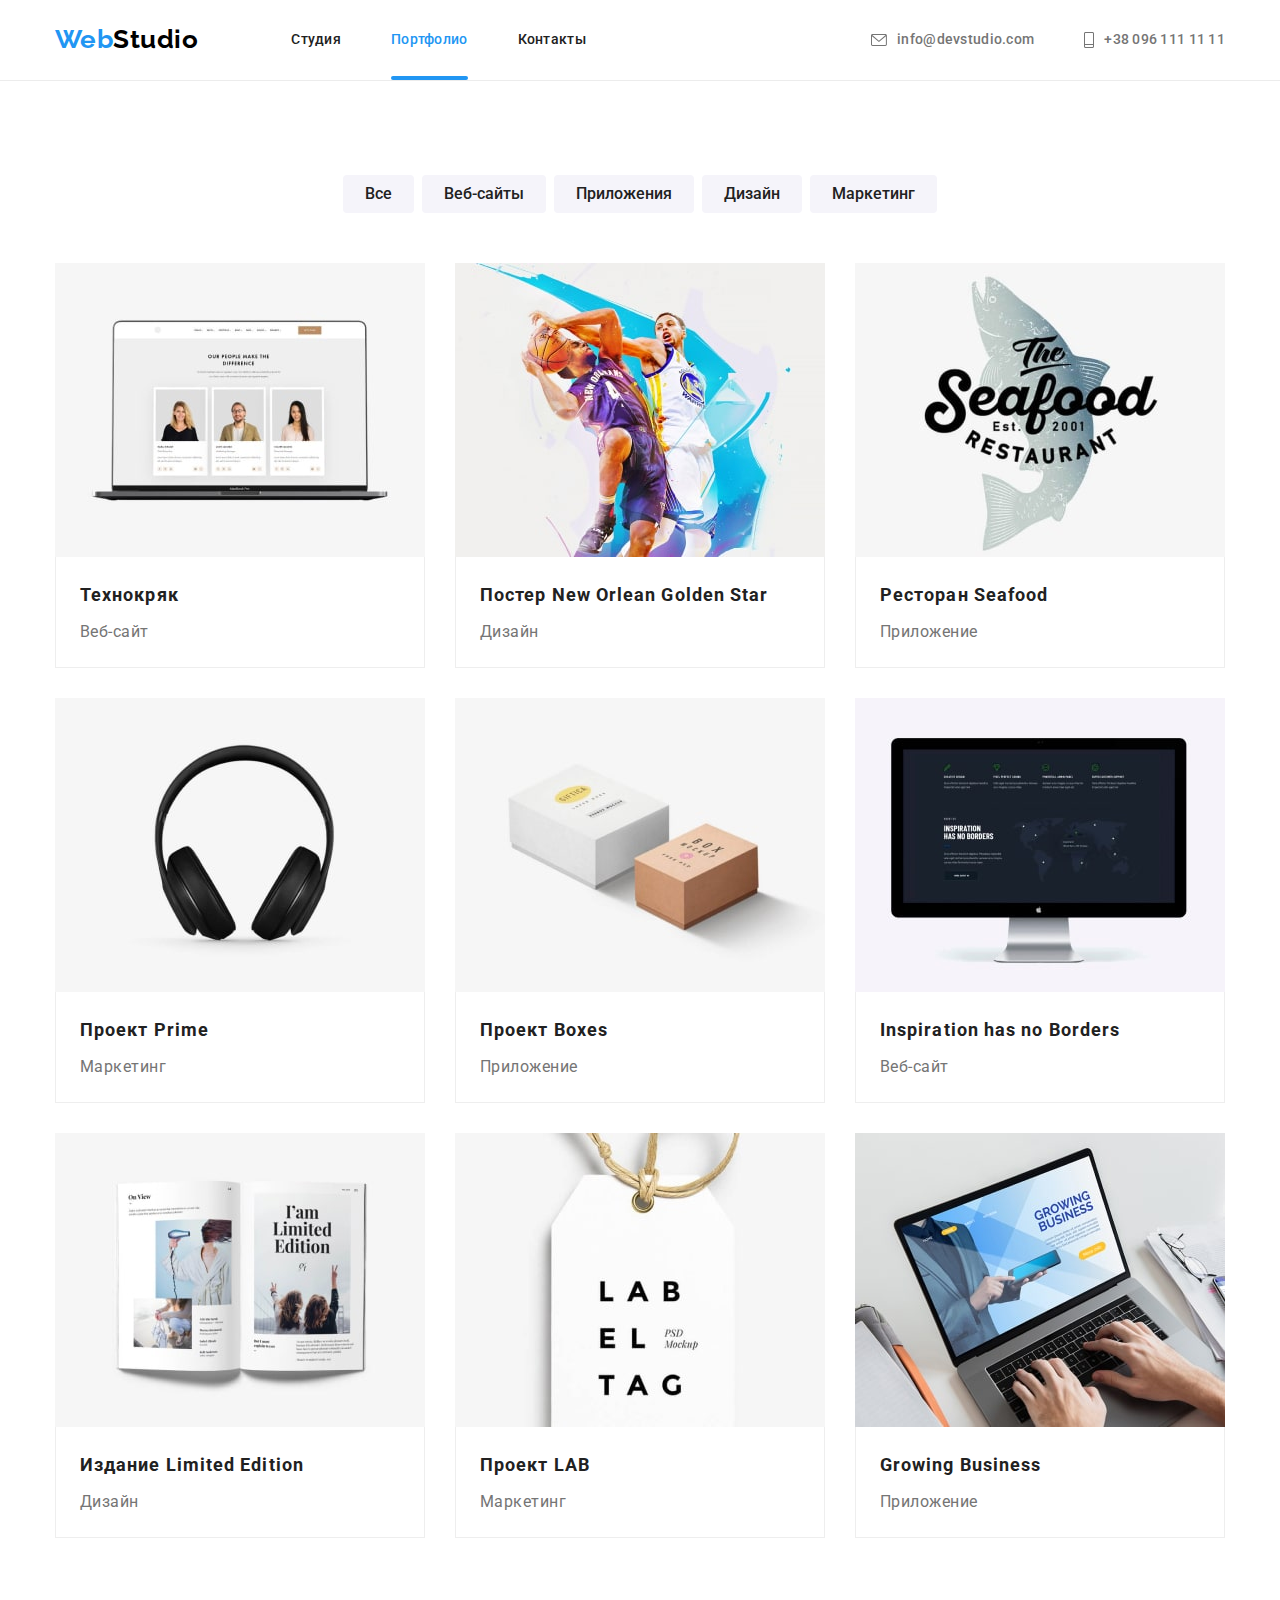
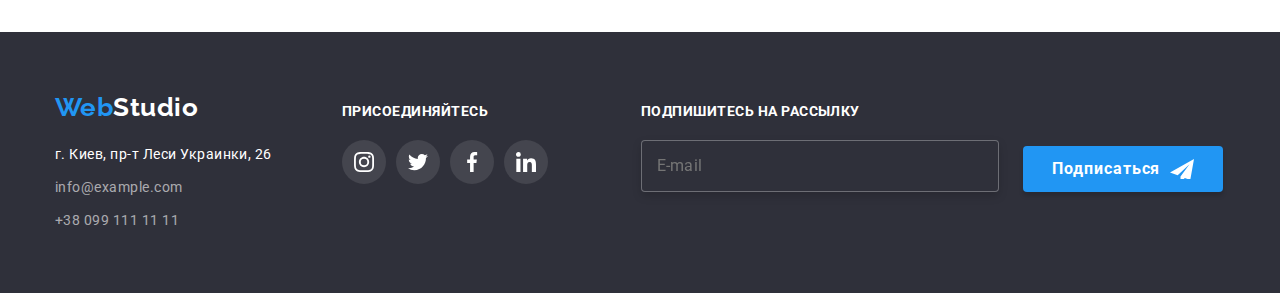
==== commit 85a551c9: "05.3" ====
--- a/portfolio.html
+++ b/portfolio.html
@@ -575,7 +575,7 @@
             <address class="footer-address">
               <ul class="footer-address__list list">
                 <li class="footer-address__item">
-                  <p class="footer-address__post">Киев, пр-т Леси Украинки, 26</p>
+                  <a class="footer-address__post" href="https://goo.gl/maps/tjWRZzx54MMduTAB9" target="_blank" rel="noopener, noindex, nofollow">г. Киев, пр-т Леси Украинки, 26</a>
                 </li>
                 <li class="footer-address__item">
                   <a class="footer-address__link link" href="mailto:info@example.com"
--- a/css/main.min.css
+++ b/css/main.min.css
@@ -1,2 +1,2 @@
-:root{--primary-text-color: #212121;--additional-text-color: #757575;--accent-color: #2196f3;--primary-button-hover-color: #188CE8;--logo-text-color: #000000;--additional-accent-color: #ffffff;--mailto-tel-text-color: rgba(255, 255, 255, 0.6);--primary-background-color: #e5e5e5;--additional-background-color: #f5f4fa;--futer-background-color: #2f303a;--border-portfolio: #eeeeee;--border-line-heder: #ececec;--icon-color: #afb1b8;--icon-color-hover: #ffffff;--additional-icon-color-hover: #2196f3;--additional-icon-color-footer: #44454e}.visually-hidden{position:absolute;width:1px;height:1px;margin:-1px;padding:0;overflow:hidden;border:0;clip:rect(0 0 0 0)}body{font-family:'Roboto', 'Sans Serif';letter-spacing:0.03em;color:var(--primary-text-color)}p,h1,h2,h3,h4,h5,h6{margin:0}img,svg{display:block;max-width:100%;height:auto}.list{list-style:none;margin:0;padding:0}.link{text-decoration:none}.btn{cursor:pointer;border-radius:4px}.section{margin-left:auto;margin-right:auto}.container{padding-left:15px;padding-right:15px;margin:0 auto;width:100%}@media (min-width: 480px){.container{width:480px}}@media (min-width: 768px){.container{width:768px}}@media (min-width: 1200px){.container{width:1200px}}.logo{font-family:'Raleway', 'Sans Serif';text-align:center;font-size:24px;line-height:1.17;font-weight:700;display:inline-block}.logo__first-word{color:var(--accent-color)}.logo__second-word{color:var(--logo-text-color)}.logo__third-word{color:var(--additional-accent-color)}@media (min-width: 1200px){.logo{font-size:26px;line-height:1.2;font-weight:700}}.nav-list{font-size:14px;line-height:1.14;font-weight:500;letter-spacing:0.02em;display:flex;align-items:center;justify-content:space-between}@media (max-width: 767.98px){.nav-list{display:none}}.nav-list__item:not(:last-child){margin-right:50px}.nav-list__item:nth-child(1){margin-left:88px}@media (min-width: 1200px){.nav-list__item:nth-child(1){margin-left:93px}}.nav-list__link{position:relative;transition:color 250ms cubic-bezier(0.4, 0, 0.2, 1);color:inherit; }.nav-list__link:hover,.nav-list__link:focus{color:var(--accent-color)}.nav-list__link--active{color:var(--accent-color)}.nav-list__link--current::after{content:'';position:absolute;width:100%;height:4px;border-radius:2px;background-color:var(--accent-color);bottom:-33px;left:0}.contacts{font-size:12px;line-height:1.16;font-weight:500;letter-spacing:0.02em;margin-left:auto}@media (max-width: 767.98px){.contacts{display:none}}@media (min-width: 1200px){.contacts{font-size:14px;line-height:1.14;font-weight:500;display:flex;align-items:center;justify-content:space-between}}.contacts__icon{margin-right:10px}.contacts__item{color:var(--additional-text-color)}@media (min-width: 768px) and (max-width: 1199.98px){.contacts__item:not(:last-child){margin-bottom:10px}}@media (min-width: 1200px){.contacts__item:not(:last-child){margin-right:30px}}.contacts__link{display:flex;align-items:center;justify-content:start;transition:color 250ms cubic-bezier(0.4, 0, 0.2, 1);color:inherit}.contacts__link:hover,.contacts__link:focus{color:var(--accent-color)}.contacts__icon{fill:currentColor}.contacts__icon:hover,.contacts__icon:focus{fill:currentColor}.primary-btn{font-size:16px;line-height:1.87;font-weight:700;letter-spacing:0.06em;display:flex;align-items:center;justify-content:center;min-width:200px;color:var(--additional-accent-color);background-color:var(--accent-color);border:1px solid transparent;box-shadow:0px 4px 4px rgba(0,0,0,0.15);margin: 0 auto;padding:10px 32px;transition-property:background-color, color, border;transition-duration:250ms;transition-timing-function:linear}.primary-btn:hover,.primary-btn:focus{background-color:var(--primary-button-hover-color)}.primary-btn--with-icon{margin-top:20px}.backdrop{position:fixed;top:0;left:0;height:100vh;width:100vw;background:rgba(0,0,0,0.2);transition:opacity 250ms cubic-bezier(0.4, 0, 0.2, 1);opacity:1;}.backdrop.is-hidden{pointer-events:none;visibility:hidden;opacity: 0;}.modal{position:absolute;top:50%;left:50%;width:100%;min-height:609px;transform:translate(-50%, -50%);background:var(--additional-accent-color);box-shadow:0px 1px 3px rgba(0,0,0,0.12),0px 1px 1px rgba(0,0,0,0.14),0px 2px 1px rgba(0,0,0,0.2);border-radius:4px;padding:40px;transition:opacity 250ms cubic-bezier(0.4, 0, 0.2, 1);}.modal__close-btn{position:absolute;right:8px;top:8px;width:30px;height:30px;background-color:var(--additional-accent-color);border:1px solid rgba(0,0,0,0.1);border-radius:50%;color:var(--logo-text-color);display:flex;align-items:center;justify-content:center;transition:color 250ms cubic-bezier(0.4, 0, 0.2, 1)}.modal__close-btn:hover{color:var(--accent-color)}.modal__icon-close{fill:currentColor}.modal__title{font-size:20px;line-height:1.15;font-weight:700;text-align:center;color:var(--primary-text-color);margin-bottom:12px}@media (min-width: 480px){.modal{width:450px}}@media (min-width: 1200px){.modal{width:528px;height:581px}}.modal-field{margin-bottom:10px;display:block;margin-left:auto;margin-right:auto}.modal-field:last-of-type{margin-bottom:30px}@media (min-width: 1200px){.modal-field:last-of-type{padding-right:10px;padding-left:10px}}.modal-label{font-size:12px;line-height:1.17;font-weight:400;letter-spacing:0.01em;display:block;margin-bottom:4px;color:var(--additional-text-color)}.input-wrap{position:relative}.modal-input{width:100%;height:40px;border:1px solid rgba(33,33,33,0.2);border-radius:4px;padding-left:42px;outline:none}.modal-input:focus{border:1px solid var(--accent-color);outline:none}.modal-icon-input{position:absolute;top:50%;left:12px;transform:translateY(-50%)}.modal-input:focus+.modal-icon-input{fill:var(--accent-color)}.modal-text{width:100%;height:120px;border:1px solid rgba(33,33,33,0.2);border-radius:4px;outline:none;resize:none;display:block;padding:12px 16px;margin-bottom:20px}.modal-text:focus{border:1px solid var(--accent-color);outline:none}placeholder{font-size:14px;line-height:1.14;font-weight:400;letter-spacing:0.01em;color:rgba(117,117,117,0.5)}.check-text{font-size:11px;line-height:1.17;font-weight:400;color:var(--additional-text-color);display:flex;align-items:center;justify-content:center}.check-text span{width:16px;height:15px;border-radius:2px;border:1px solid var(--primary-text-color);display:flex;align-items:center;justify-content:center;margin-right:8px}.modal-check:checked+.check-text span{background-color:var(--accent-color);border:none}@media (min-width: 1200px){.check-text{font-size:14px;line-height:1.71;font-weight:400}}.check-link{color:var(--accent-color);margin-left:2px}.social{display:flex;align-items:center;justify-content:center;width:206px}.social__item:not(:last-child){margin-right:10px}.social__link{display:flex;align-items:center;justify-content:center;width:44px;height:44px;border-radius:50%;color:var(--icon-color);transition:background-color 250ms cubic-bezier(0.4, 0, 0.2, 1),color 250ms cubic-bezier(0.4, 0, 0.2, 1)}.social__link:hover,.social__link:focus{background-color:var(--accent-color);color:var(--icon-color-hover)}.social__icon{fill:currentColor}.social__link--dark{background-color:var(--additional-icon-color-footer);color:var(--additional-accent-color)}.join{display:flex;flex-direction:column;justify-content:center;align-items:center}.join__text{font-size:14px;line-height:1.14;font-weight:700;text-transform:uppercase;color:var(--additional-accent-color);margin-bottom:20px}@media (min-width: 1200px){.join{display:block;padding-top:12px;padding-bottom:40px}}.subscribe{display:flex;flex-direction:column;justify-content:center;align-items:center}.subscribe__form{display:block;text-align:center;max-width:450px}@media (min-width: 1200px){.subscribe__form{text-align:left}}.subscribe__field{max-width:450px}@media (min-width: 480px){.subscribe__field{min-width:450px}}@media (min-width: 1200px){.subscribe__field{min-width:358px}}.subscribe__label{font-size:14px;line-height:1.14;font-weight:700;display:block;margin-bottom:20px;color:var(--additional-accent-color);text-transform:uppercase}.subscribe__input{width:100%;border:1px solid rgba(255,255,255,0.3);filter:drop-shadow(0px 4px 4px rgba(0,0,0,0.15));border-radius:4px;padding:15px;outline:none;font-size:16px;line-height:1.25;font-weight:400;letter-spacing:0.01em;color:var(--additional-accent-color);background-color:var(--futer-background-color)}.subscribe__input:focus{border:1px solid var(--accent-color);outline:none}@media (min-width: 1200px){.subscribe{display:block}.subscribe__form{display:flex;justify-content:space-between;align-items:flex-end}.subscribe__field{max-width:358px;padding-top:12px;margin-right:12px}}placeholder{font-size:16px;line-height:1.25;font-weight:400;letter-spacing:0.01em;color:rgba(117,117,117,0.5)}.header{width:100%;position:relative;background-color:var(--additional-accent-color);padding-top:16px;padding-bottom:16px;border-bottom:1px solid var(--border-line-heder)}@media (min-width: 480px){.header{padding-top:16px;padding-bottom:16px}}@media (min-width: 768px){.header{padding-top:21px;padding-bottom:21px}}@media (min-width: 1200px){.header{padding-top:24px;padding-bottom:25px}}.header__container{display:flex;align-items:center;justify-content:space-between}.menu-open-btn{position:absolute;top:10px;right:10px;display:block;margin-left:auto;border:none;background-color:transparent;width:40px;height:40px}@media (min-width: 768px){.menu-open-btn{display:none}}.mob-menu{position:fixed;top:0;left:0;width:100vw;height:100vh;background-color:#fff;padding-top:48px;padding-bottom:48px;padding-left:40px;z-index:4;transition-property:opacity;transition-duration:250ms;transition-timing-function:linear;opacity:1;}@media (min-width: 768px){.mob-menu{display:none}}.mob-menu.is-hidden{opacity:0;pointer-events:none;visibility:hidden}.menu-close-btn{position:absolute;display:block;top:10px;right:15px;width:40px;height:40px;border:none;background-color:transparent;transition:color 250ms cubic-bezier(0.4, 0, 0.2, 1)}.menu-close-btn:hover{color:var(--accent-color)}.mob-menu-container{height:100%;display:flex;flex-direction:column;align-items:flex-start}.mob-menu-bottom{margin-top:auto}.mob-menu-nav-list__item:not(:last-child){margin-bottom:32px}.mob-menu-nav-list__link{font-size:40px;line-height:1.17;font-weight:500;letter-spacing:0.02em;color:var(--primary-text-color);position:relative;transition:color 250ms cubic-bezier(0.4, 0, 0.2, 1);color:inherit}.mob-menu-nav-list__link:hover,.mob-menu-nav-list__link:focus{color:var(--accent-color)}.mob-menu-nav-list__link--active{color:var(--accent-color)}.mob-menu-contacts__item:not(:last-child){margin-bottom:32px}.mob-menu-contacts__link-tel{font-size:34px;line-height:1.18;font-weight:500;letter-spacing:0.02em;color:var(--accent-color)}.mob-menu-contacts__link-post{font-size:24px;line-height:1.17;font-weight:500;letter-spacing:0.02em;color:var(--additional-text-color)}.mob-menu-social{margin-top:64px;display:flex;align-items:center;justify-content:space-between}.mob-menu-social__item:not(:last-child){margin-right:10px}.mob-menu-social__link{font-size:18px;line-height:1.22;font-weight:500;letter-spacing:0.02em;color:var(--accent-color)}.mob-menu-social__link::after{content:'';width:2px;height:22px;margin-left:10px;border:1px solid rgba(33,33,33,0.2)}.hero{background-color:var(--futer-background-color);background-image:linear-gradient(to right, rgba(47,48,58,0.4), rgba(47,48,58,0.4)),url(../images/img-hero/img-hero-mob-1x-min.jpg);background-size:cover;background-position:center;background-repeat:no-repeat;max-width:480px;margin:0 auto;padding-top:118px;padding-bottom:118px}@media (min-device-pixel-ratio: 2), (min-resolution: 192dpi), (min-resolution: 2dppx){.hero{background-image:linear-gradient(to right, rgba(47,48,58,0.4), rgba(47,48,58,0.4)),url(../images/img-hero/img-hero-mob-2x-min.jpg)}}@media screen and (min-width: 768px){.hero{background-image:linear-gradient(to right, rgba(47,48,58,0.4), rgba(47,48,58,0.4)),url(../images/img-hero/img-hero-tabl-1x-min.jpg)}}@media screen and (min-width: 768px) and (min-device-pixel-ratio: 2), screen and (min-width: 768px) and (min-resolution: 192dpi), screen and (min-width: 768px) and (min-resolution: 2dppx){.hero{background-image:linear-gradient(to right, rgba(47,48,58,0.4), rgba(47,48,58,0.4)),url(../images/img-hero/img-hero-tabl-2x-min.jpg)}}@media screen and (min-width: 1200px){.hero{background-image:linear-gradient(to right, rgba(47,48,58,0.4), rgba(47,48,58,0.4)),url(../images/img-hero/img-hero-desk-1x-min.jpg);padding-top:200px;padding-bottom:200px}}@media screen and (min-width: 1200px) and (min-device-pixel-ratio: 2), screen and (min-width: 1200px) and (min-resolution: 192dpi), screen and (min-width: 1200px) and (min-resolution: 2dppx){.hero{background-image:linear-gradient(to right, rgba(47,48,58,0.4), rgba(47,48,58,0.4)),url(../images/img-hero/img-hero-desk-2x-min.jpg)}}.hero__title{color:var(--additional-accent-color);font-size:26px;line-height:1.62;font-weight:900;letter-spacing:0.06em;text-transform:uppercase;margin-left:auto;margin-right:auto;margin-bottom:30px;max-width:360px;text-align:center}@media (min-width: 768px){.hero{max-width:768px}}@media (min-width: 1200px){.hero{min-height:600px;max-width:1600px}.hero__title{font-size:44px;line-height:1.36;font-weight:900;max-width:696px}}.features{padding-top:60px;padding-bottom:60px}@media (min-width: 1200px){.features{padding-top:94px;padding-bottom:47px}}@media (min-width: 768px){.features-list{margin:-15px}}.features-list__item{max-width:100%}@media screen and (max-width: 767px){.features-list__item:not(:last-child){margin-bottom:30px}}@media (min-width: 768px){.features-list__item{margin:15px}}.features-list__icon{background-color:var(--additional-background-color);display:flex;align-items:center;justify-content:center;height:120px;margin-bottom:30px}.features-list__title{font-size:14px;line-height:1.14;font-weight:700;text-transform:uppercase;margin-bottom:10px}@media screen and (max-width: 767px){.features-list__title{text-align:center}}.features-list__text{font-size:14px;line-height:1.71;font-weight:400;color:var(--additional-text-color)}@media (min-width: 768px) and (max-width: 1199.98px){.features-list{display:flex;flex-wrap:wrap;justify-content:space-between}.features-list__item{width:calc(100% / 2 - 30px);max-height:251px}}@media (min-width: 1200px){.features-list{display:flex;align-items:center;justify-content:space-between}.features-list__item{width:270px;max-height:251px}}@media (max-width: 1199.98px){.directions{display:none}}@media (min-width: 1200px){.directions{padding-top:47px;padding-bottom:94px}.directions__title{color:var(--primary-text-color);font-size:36px;line-height:1.17;font-weight:700;margin-top:0;margin-bottom:50px;text-align:center}.directions__list{display:flex;align-items:center;justify-content:space-between;width:1170px}.directions__item{position:relative}.directions__item:not(:last-child){margin-right:30px}.directions__text{position:absolute;height:70px;width:100%;bottom:0;left:0;background-color:rgba(47,48,58,0.8);font-size:14px;line-height:1.14;font-weight:700;text-align:center;text-transform:uppercase;display:flex;align-items:center;justify-content:center;color:var(--additional-accent-color)}}.team{background-color:var(--additional-background-color);padding-top:60px;padding-bottom:60px}.team__title{color:var(--primary-text-color);font-size:28px;line-height:1.17;font-weight:700;text-align:center;margin-bottom:30px}@media (min-width: 1200px){.team{padding-top:94px;padding-bottom:94px}.team__title{font-size:36px;line-height:1.17;font-weight:700;margin-bottom:50px}}@media (min-width: 768px){.team-list{margin:-15px}}.team-list__card{background-color:var(--additional-accent-color);box-shadow:0px 1px 3px rgba(0,0,0,0.12),0px 1px 1px rgba(0,0,0,0.14),0px 2px 1px rgba(0,0,0,0.2);border-radius:0px 0px 4px 4px;text-align:center;display:block}@media screen and (max-width: 767px){.team-list__card:not(:last-child){margin-bottom:30px}}@media (min-width: 768px){.team-list__card{margin:15px}}.team-list__description{padding-top:30px;padding-bottom:24px;display:flex;flex-direction:column;justify-content:center;align-items:center}.team-list__name{color:var(--primary-text-color);font-size:16px;line-height:1.19;font-weight:500;margin-bottom:10px}.team-list__position{font-size:16px;line-height:1.19;font-weight:400;color:var(--additional-text-color);margin-bottom:16px}@media (min-width: 768px) and (max-width: 1199.98px){.team-list{margin:-15px;display:flex;flex-wrap:wrap}.team-list__card{margin:15px;width:calc(100% / 2 - 30px);max-height:536px}}@media (min-width: 1200px){.team-list{display:flex;align-items:center;justify-content:space-between;margin:-15px}.team-list__card{background-color:var(--additional-accent-color);box-shadow:0px 1px 3px rgba(0,0,0,0.12),0px 1px 1px rgba(0,0,0,0.14),0px 2px 1px rgba(0,0,0,0.2);border-radius:0px 0px 4px 4px;width:calc(100% / 4 - 30px);margin:15px}.team-list__description{padding-bottom:30px}}.clients{padding-top:60px;padding-bottom:60px}@media (min-width: 1200px){.clients{padding-top:94px;padding-bottom:94px}}.clients__title{font-size:28px;line-height:1.17;font-weight:700;text-align:center;margin-bottom:30px}@media (min-width: 1200px){.clients__title{font-size:36px;line-height:1.17;font-weight:700;margin-bottom:50px}}.clients-list{margin:-15px;display:flex;flex-wrap:wrap;justify-content:center}.clients-list__item{margin:15px}.clients-list__link{display:flex;align-items:center;justify-content:center;width:100%;height:92px;border:1px solid var(--icon-color);border-radius:4px;color:var(--icon-color);transition:border-color 250ms cubic-bezier(0.4, 0, 0.2, 1),color 250ms cubic-bezier(0.4, 0, 0.2, 1)}.clients-list__link:hover,.clients-list__link:focus{border-color:var(--additional-icon-color-hover);color:var(--accent-color)}.clients-list__ikon{fill:currentColor}@media (min-width: 480px){.clients-list__item{width:calc(100% / 2 - 30px)}}@media (min-width: 768px){.clients-list__item{width:calc(100% / 3 - 30px)}}@media (min-width: 1200px){.clients-list{display:flex;align-items:center;justify-content:space-between;flex-wrap:nowrap}.clients-list__item{width:calc(100% / 6 - 30px)}.clients-list__link{display:flex;align-items:center;justify-content:center}}.footer{background-color:var(--futer-background-color);padding-top:60px;padding-bottom:60px}.footer__container-top{margin-bottom:60px}@media (min-width: 768px){.footer__container-top{display:flex;justify-content:center;align-items:flex-start}}@media (min-width: 1200px){.footer__container-top{margin-right:93px;margin-bottom:0}}@media (min-width: 1200px){.footer__container.container{display:flex;align-items:start;justify-content:start}}.footer__wrapp{display:flex;flex-direction:column;justify-content:center;align-items:center;font-size:14px;line-height:1.71;font-weight:400}@media (min-width: 768px) and (max-width: 1199.98px){.footer__wrapp{margin-right:165px}}@media (min-width: 1200px){.footer__wrapp{align-items:start;margin-right:70px}}.footer-address{display:flex;flex-direction:column;justify-content:center;align-items:center;font-style:normal;margin-bottom:60px}@media (max-width: 1199.98px){.footer-address__list{text-align:center}}@media (min-width: 1200px){.footer-address__list{text-align:start}}.footer-address__item:not(:last-child){margin-bottom:8px}.footer-address__post{color:var(--additional-accent-color)}.footer-address__link{color:var(--mailto-tel-text-color);transition:color 250ms cubic-bezier(0.4, 0, 0.2, 1)}.footer-address__link:hover,.footer-address__link:focus{color:var(--accent-color)}@media (min-width: 768px){.footer-address{margin-bottom:0;text-align:center;font-style:normal;font-size:14px;line-height:1.71;font-weight:400}.footer-address__item:not(:last-child){margin-bottom:8px}.footer-address__post{color:var(--additional-accent-color)}.footer-address__link{color:var(--mailto-tel-text-color);transition:color 250ms cubic-bezier(0.4, 0, 0.2, 1)}.footer-address__link:hover,.footer-address__link:focus{color:var(--accent-color)}}@media (min-width: 1200px){.footer-address{flex-shrink:0;margin-bottom:0;font-style:normal;font-size:14px;line-height:1.71;font-weight:400}.footer-address__item:not(:last-child){margin-bottom:9px}}.footer-address__post{color:var(--additional-accent-color)}.footer-address__link{color:var(--mailto-tel-text-color);transition:color 250ms cubic-bezier(0.4, 0, 0.2, 1)}.footer-address__link:hover,.footer-address__link:focus{color:var(--accent-color)}.logo__footer{margin-bottom:20px}.footer-submit-btn { transition: 250ms cubic-bezier(0.4, 0, 0.2, 1); display: inline-flex; align-items: center; justify-content: center; border: none; margin: 0; padding: 8px 29px; border-radius: 4px; background-color: var(--accent-color); box-shadow: 0px 4px 4px rgba(0, 0, 0, 0.15); color: var(--additional-accent-color); font-family: 'Roboto'; font-style: normal; font-weight: 700; font-size: 16px; line-height: 1.87; letter-spacing: 0.06em; cursor: pointer; min-height: 43px; margin-left: 12px; } .footer-submit-btn:hover, .footer-submit-btn:focus{ background-color: var(--primary-button-hover-color) ; } .footer-submit-btn::after { content: ''; display: inline-block; width: 24px; height: 20px; margin-left: 10px; background-image: url(../images/send.svg);}.footer-submit-btn {transition: 250ms cubic-bezier(0.4, 0, 0.2, 1);display: inline-flex;align-items: center;justify-content: center;border: none;margin: 0;padding: 8px 29px;border-radius: 4px;background-color: var(--accent-color);box-shadow: 0px 4px 4px rgba(0, 0, 0, 0.15);color: var(--additional-accent-color);font-family: 'Roboto';font-style: normal;font-weight: 700;font-size: 16px;line-height: 1.87;letter-spacing: 0.06em;cursor: pointer;min-height: 43px;margin-left: 12px;}.footer-submit-btn:hover,.footer-submit-btn:focus{background-color: var(--primary-button-hover-color);}.footer-submit-btn::after {content: '';display: inline-block;width: 24px;height: 20px;margin-left: 10px;background-image: url(../images/svg-icon-send.svg);}.portfolio.section{padding-top:60px;padding-bottom:60px}@media (min-width: 1200px){.portfolio.section{padding-top:94px;padding-bottom:94px}}.filters{display:flex;flex-wrap:wrap;align-content:start;margin-bottom:40px}.filters__item:not(:last-child){margin-right:8px}.filters__button{display:block;font-size:16px;line-height:1.62;font-weight:500;text-align:center;background-color:var(--additional-background-color);color:var(--primary-text-color);padding:6px 22px;border:none;transition:background-color 250ms cubic-bezier(0.4, 0, 0.02, 1),color 250ms cubic-bezier(0.4, 0, 0.02, 1),box-shadow 250ms cubic-bezier(0.4, 0, 0.02, 1)}.filters__button:hover,.filters__button:focus{background-color:var(--accent-color);color:var(--additional-accent-color);box-shadow:0px 3px 1px rgba(0,0,0,0.1),0px 1px 2px rgba(0,0,0,0.08),0px 2px 2px rgba(0,0,0,0.12)}@media screen and (max-width: 767px){.filters__item:nth-child(-1n+3){margin-bottom:15px}}@media (min-width: 768px){.filters{display:flex;align-items:center;justify-content:center;margin-bottom:30px}}@media (min-width: 1200px){.filters{margin-bottom:50px}}.projects{display:flex;flex-wrap:wrap;justify-content:space-between;margin:-15px}.projects__wrap{position:relative;overflow:hidden;flex-grow:1;}.projects__top-text{position:absolute;top:1px;left:0;background-color:rgba(33,150,243,0.9);padding:63px 24px;font-size:18px;line-height:1.56;font-weight:400;color:var(--additional-accent-color);height:100%;transform:translateY(100%);transition:transform 250ms cubic-bezier(0.4, 0, 0.02, 1);overflow:auto}.projects__item{margin:15px;transition:background-color 250ms cubic-bezier(0.4, 0, 0.02, 1),box-shadow 250ms cubic-bezier(0.4, 0, 0.02, 1)}.projects__item:hover,.projects__item:focus{background-color:var(--additional-accent-color);box-shadow:0px 1px 1px rgba(0,0,0,0.12),0px 4px 4px rgba(0,0,0,0.06),1px 4px 6px rgba(0,0,0,0.16)}.projects__description{padding:20px 24px;border:1px solid var(--border-portfolio);border-top:none}.projects__name{font-size:18px;line-height:2;font-weight:700;letter-spacing:0.06em;color:var(--primary-text-color);margin-bottom:4px}.projects__type{font-size:16px;line-height:1.87;font-weight:400;color:var(--additional-text-color)}.projects__item:hover .projects__top-text,.projects__item:focus .projects__top-text{transform:translateY(0)}
+:root{--primary-text-color: #212121;--additional-text-color: #757575;--accent-color: #2196f3;--primary-button-hover-color: #188CE8;--logo-text-color: #000000;--additional-accent-color: #ffffff;--mailto-tel-text-color: rgba(255, 255, 255, 0.6);--primary-background-color: #e5e5e5;--additional-background-color: #f5f4fa;--futer-background-color: #2f303a;--border-portfolio: #eeeeee;--border-line-heder: #ececec;--icon-color: #afb1b8;--icon-color-hover: #ffffff;--additional-icon-color-hover: #2196f3;--additional-icon-color-footer: #44454e}.visually-hidden{position:absolute;width:1px;height:1px;margin:-1px;padding:0;overflow:hidden;border:0;clip:rect(0 0 0 0)}body{font-family:'Roboto', 'Sans Serif';letter-spacing:0.03em;color:var(--primary-text-color)}p,h1,h2,h3,h4,h5,h6{margin:0}img,svg{display:block;max-width:100%;height:auto}.list{list-style:none;margin:0;padding:0}.link{text-decoration:none}.btn{cursor:pointer;border-radius:4px}.section{margin-left:auto;margin-right:auto}.container{padding-left:15px;padding-right:15px;margin:0 auto;width:100%}@media (min-width: 480px){.container{width:480px}}@media (min-width: 768px){.container{width:768px}}@media (min-width: 1200px){.container{width:1200px}}.logo{font-family:'Raleway', 'Sans Serif';text-align:center;font-size:24px;line-height:1.17;font-weight:700;display:inline-block}.logo__first-word{color:var(--accent-color)}.logo__second-word{color:var(--logo-text-color)}.logo__third-word{color:var(--additional-accent-color)}@media (min-width: 1200px){.logo{font-size:26px;line-height:1.2;font-weight:700}}.nav-list{font-size:14px;line-height:1.14;font-weight:500;letter-spacing:0.02em;display:flex;align-items:center;justify-content:space-between}@media (max-width: 767.98px){.nav-list{display:none}}.nav-list__item:not(:last-child){margin-right:50px}.nav-list__item:nth-child(1){margin-left:88px}@media (min-width: 1200px){.nav-list__item:nth-child(1){margin-left:93px}}.nav-list__link{position:relative;transition:color 250ms cubic-bezier(0.4, 0, 0.2, 1);color:inherit; }.nav-list__link:hover,.nav-list__link:focus{color:var(--accent-color)}.nav-list__link--active{color:var(--accent-color)}.nav-list__link--current::after{content:'';position:absolute;width:100%;height:4px;border-radius:2px;background-color:var(--accent-color);bottom:-33px;left:0}.contacts{font-size:12px;line-height:1.16;font-weight:500;letter-spacing:0.02em;margin-left:auto}@media (max-width: 767.98px){.contacts{display:none}}@media (min-width: 1200px){.contacts{font-size:14px;line-height:1.14;font-weight:500;display:flex;align-items:center;justify-content:space-between}}.contacts__icon{margin-right:10px}.contacts__item{color:var(--additional-text-color)}@media (min-width: 768px) and (max-width: 1199.98px){.contacts__item:not(:last-child){margin-bottom:10px}}@media (min-width: 1200px){.contacts__item:not(:last-child){margin-right:50px}}.contacts__link{display:flex;align-items:center;justify-content:start;transition:color 250ms cubic-bezier(0.4, 0, 0.2, 1);color:inherit}.contacts__link:hover,.contacts__link:focus{color:var(--accent-color)}.contacts__icon{fill:currentColor}.contacts__icon:hover,.contacts__icon:focus{fill:currentColor}.primary-btn{font-size:16px;line-height:1.87;font-weight:700;letter-spacing:0.06em;display:flex;align-items:center;justify-content:center;min-width:200px;color:var(--additional-accent-color);background-color:var(--accent-color);border:1px solid transparent;box-shadow:0px 4px 4px rgba(0,0,0,0.15);margin: 0 auto;padding:10px 32px;transition-property:background-color, color, border;transition-duration:250ms;transition-timing-function:linear}.primary-btn:hover,.primary-btn:focus{background-color:var(--primary-button-hover-color)}.primary-btn--with-icon{margin-top:20px}.backdrop{position:fixed;top:0;left:0;height:100vh;width:100vw;background:rgba(0,0,0,0.2);transition:opacity 250ms cubic-bezier(0.4, 0, 0.2, 1);opacity:1;}.backdrop.is-hidden{pointer-events:none;visibility:hidden;opacity: 0;}.modal{position:absolute;top:50%;left:50%;width:100%;min-height:581px;transform:translate(-50%, -50%);background:var(--additional-accent-color);box-shadow:0px 1px 3px rgba(0,0,0,0.12),0px 1px 1px rgba(0,0,0,0.14),0px 2px 1px rgba(0,0,0,0.2);border-radius:4px;padding:40px;transition:opacity 250ms cubic-bezier(0.4, 0, 0.2, 1);}.modal__close-btn{position:absolute;right:8px;top:8px;width:30px;height:30px;background-color:var(--additional-accent-color);border:1px solid rgba(0,0,0,0.1);border-radius:50%;color:var(--logo-text-color);display:flex;align-items:center;justify-content:center;transition:color 250ms cubic-bezier(0.4, 0, 0.2, 1)}.modal__close-btn:hover{color:var(--accent-color)}.modal__icon-close{fill:currentColor}.modal__title{font-size:20px;line-height:1.15;font-weight:700;text-align:center;color:var(--primary-text-color);margin-bottom:12px}@media (min-width: 480px){.modal{width:450px}}@media (min-width: 1200px){.modal{width:528px;height:581px}}.modal-field{margin-bottom:10px;display:block;margin-left:auto;margin-right:auto}.modal-field:last-of-type{margin-bottom:30px}@media (min-width: 1200px){.modal-field:last-of-type{padding-right:10px;padding-left:10px}}.modal-label{font-size:12px;line-height:1.17;font-weight:400;letter-spacing:0.01em;display:block;margin-bottom:4px;color:var(--additional-text-color)}.input-wrap{position:relative}.modal-input{width:100%;height:40px;border:1px solid rgba(33,33,33,0.2);border-radius:4px;padding-left:42px;outline:none;transition: border-color 250ms cubic-bezier(0.4, 0, 0.2, 1)}.modal-input:hover,.modal-input:focus{border:1px solid var(--accent-color);outline:none}.modal-icon-input{transition: fill 250ms cubic-bezier(0.4, 0, 0.2, 1);position:absolute;top:50%;left:12px;transform:translateY(-50%)}.modal-input:hover~.modal-icon-input,.modal-input:focus~.modal-icon-input{fill:var(--accent-color)}.modal-text{width:100%;height:120px;border:1px solid rgba(33,33,33,0.2);border-radius:4px;outline:none;font-size:12px;resize:none;display:block;padding:12px 16px;margin-bottom:20px;transition: border-color 250ms cubic-bezier(0.4, 0, 0.2, 1)}.modal-text:hover,.modal-text:focus{border:1px solid var(--accent-color);outline:none}placeholder{font-size:14px;line-height:1.14;font-weight:400;letter-spacing:0.01em;color:rgba(117,117,117,0.5)}.check-text{font-size:11px;line-height:1.17;font-weight:400;color:var(--additional-text-color);display:flex;align-items:center;justify-content:center}.check-text span{width:16px;height:15px;border-radius:2px;border:1px solid var(--primary-text-color);display:flex;align-items:center;justify-content:center;margin-right:8px}.modal-check:checked+.check-text span{background-color:var(--accent-color);border:none}@media (min-width: 1200px){.check-text{font-size:14px;line-height:1.71;font-weight:400}}.check-link{color:var(--accent-color);margin-left:2px}.social{display:flex;align-items:center;justify-content:center;width:206px}.social__item:not(:last-child){margin-right:10px}.social__link{display:flex;align-items:center;justify-content:center;width:44px;height:44px;border-radius:50%;color:var(--icon-color);transition:background-color 250ms cubic-bezier(0.4, 0, 0.2, 1),color 250ms cubic-bezier(0.4, 0, 0.2, 1)}.social__link:hover,.social__link:focus{background-color:var(--accent-color);color:var(--icon-color-hover)}.social__icon{fill:currentColor}.social__link--dark{background-color:var(--additional-icon-color-footer);color:var(--additional-accent-color)}.join{display:flex;flex-direction:column;justify-content:center;align-items:center}.join__text{font-size:14px;line-height:1.14;font-weight:700;text-transform:uppercase;color:var(--additional-accent-color);margin-bottom:20px}@media (min-width: 1200px){.join{display:block;padding-top:12px;padding-bottom:40px}}.subscribe{display:flex;flex-direction:column;justify-content:center;align-items:center}.subscribe__form{display:block;text-align:center;max-width:450px}@media (min-width: 1200px){.subscribe__form{text-align:left}}.subscribe__field{max-width:450px}@media (min-width: 480px){.subscribe__field{min-width:450px}}@media (min-width: 1200px){.subscribe__field{min-width:358px}}.subscribe__label{font-size:14px;line-height:1.14;font-weight:700;display:block;margin-bottom:20px;color:var(--additional-accent-color);text-transform:uppercase}.subscribe__input{width:100%;border:1px solid rgba(255,255,255,0.3);filter:drop-shadow(0px 4px 4px rgba(0,0,0,0.15));border-radius:4px;padding:15px;outline:none;font-size:16px;line-height:1.25;font-weight:400;letter-spacing:0.01em;color:var(--mailto-tel-text-color);background-color:var(--futer-background-color);transition:border-color 250ms cubic-bezier(0.4, 0, 0.2, 1)}.subscribe__input:hover,.subscribe__input:focus{border:1px solid var(--accent-color);outline:none}@media (min-width: 1200px){.subscribe{display:block}.subscribe__form{display:flex;justify-content:space-between;align-items:flex-end}.subscribe__field{max-width:358px;padding-top:12px;margin-right:12px}}placeholder{font-size:16px;line-height:1.25;font-weight:400;letter-spacing:0.01em;color:rgba(117,117,117,0.5)}.header{width:100%;position:relative;background-color:var(--additional-accent-color);padding-top:16px;padding-bottom:16px;border-bottom:1px solid var(--border-line-heder)}@media (min-width: 480px){.header{padding-top:16px;padding-bottom:16px}}@media (min-width: 768px){.header{padding-top:21px;padding-bottom:21px}}@media (min-width: 1200px){.header{padding-top:24px;padding-bottom:25px}}.header__container{display:flex;align-items:center;justify-content:space-between}.menu-open-btn{position:absolute;top:10px;right:10px;display:block;margin-left:auto;border:none;background-color:transparent;width:40px;height:40px}@media (min-width: 768px){.menu-open-btn{display:none}}.mob-menu{position:fixed;top:0;left:0;width:100vw;height:100vh;background-color:#fff;padding-top:48px;padding-bottom:48px;padding-left:40px;z-index:4;transition-property:opacity;transition-duration:250ms;transition-timing-function:linear;opacity:1;}@media (min-width: 768px){.mob-menu{display:none}}.mob-menu.is-hidden{opacity:0;pointer-events:none;visibility:hidden}.menu-close-btn{position:absolute;display:block;top:10px;right:15px;width:40px;height:40px;border:none;background-color:transparent;transition:color 250ms cubic-bezier(0.4, 0, 0.2, 1)}.menu-close-btn:hover{color:var(--accent-color)}.mob-menu-container{height:100%;display:flex;flex-direction:column;align-items:flex-start}.mob-menu-bottom{margin-top:auto}.mob-menu-nav-list__item:not(:last-child){margin-bottom:32px}.mob-menu-nav-list__link{font-size:40px;line-height:1.17;font-weight:500;letter-spacing:0.02em;color:var(--primary-text-color);position:relative;transition:color 250ms cubic-bezier(0.4, 0, 0.2, 1);color:inherit}.mob-menu-nav-list__link:hover,.mob-menu-nav-list__link:focus{color:var(--accent-color)}.mob-menu-nav-list__link--active{color:var(--accent-color)}.mob-menu-contacts__item:not(:last-child){margin-bottom:32px}.mob-menu-contacts__link-tel{font-size:34px;line-height:1.18;font-weight:500;letter-spacing:0.02em;color:var(--accent-color)}.mob-menu-contacts__link-post{font-size:24px;line-height:1.17;font-weight:500;letter-spacing:0.02em;color:var(--additional-text-color)}.mob-menu-social{margin-top:64px;display:flex;align-items:center;justify-content:space-between}.mob-menu-social__item:not(:last-child){margin-right:10px}.mob-menu-social__link{font-size:18px;line-height:1.22;font-weight:500;letter-spacing:0.02em;color:var(--accent-color)}.mob-menu-social__link::after{content:'';width:2px;height:22px;margin-left:10px;border:1px solid rgba(33,33,33,0.2)}.hero{background-color:var(--futer-background-color);background-image:linear-gradient(to right, rgba(47,48,58,0.4), rgba(47,48,58,0.4)),url(../images/img-hero/img-hero-mob-1x-min.jpg);background-size:cover;background-position:center;background-repeat:no-repeat;max-width:480px;margin:0 auto;padding-top:118px;padding-bottom:118px}@media (min-device-pixel-ratio: 2), (min-resolution: 192dpi), (min-resolution: 2dppx){.hero{background-image:linear-gradient(to right, rgba(47,48,58,0.4), rgba(47,48,58,0.4)),url(../images/img-hero/img-hero-mob-2x-min.jpg)}}@media screen and (min-width: 768px){.hero{background-image:linear-gradient(to right, rgba(47,48,58,0.4), rgba(47,48,58,0.4)),url(../images/img-hero/img-hero-tabl-1x-min.jpg)}}@media screen and (min-width: 768px) and (min-device-pixel-ratio: 2), screen and (min-width: 768px) and (min-resolution: 192dpi), screen and (min-width: 768px) and (min-resolution: 2dppx){.hero{background-image:linear-gradient(to right, rgba(47,48,58,0.4), rgba(47,48,58,0.4)),url(../images/img-hero/img-hero-tabl-2x-min.jpg)}}@media screen and (min-width: 1200px){.hero{background-image:linear-gradient(to right, rgba(47,48,58,0.4), rgba(47,48,58,0.4)),url(../images/img-hero/img-hero-desk-1x-min.jpg);padding-top:200px;padding-bottom:200px}}@media screen and (min-width: 1200px) and (min-device-pixel-ratio: 2), screen and (min-width: 1200px) and (min-resolution: 192dpi), screen and (min-width: 1200px) and (min-resolution: 2dppx){.hero{background-image:linear-gradient(to right, rgba(47,48,58,0.4), rgba(47,48,58,0.4)),url(../images/img-hero/img-hero-desk-2x-min.jpg)}}.hero__title{color:var(--additional-accent-color);font-size:26px;line-height:1.62;font-weight:900;letter-spacing:0.06em;text-transform:uppercase;margin-left:auto;margin-right:auto;margin-bottom:30px;max-width:360px;text-align:center}@media (min-width: 768px){.hero{max-width:768px}}@media (min-width: 1200px){.hero{min-height:600px;max-width:1600px}.hero__title{font-size:44px;line-height:1.36;font-weight:900;max-width:696px}}.features{padding-top:60px;padding-bottom:60px}@media (min-width: 1200px){.features{padding-top:94px;padding-bottom:47px}}@media (min-width: 768px){.features-list{margin:-15px}}.features-list__item{max-width:100%}@media screen and (max-width: 767px){.features-list__item:not(:last-child){margin-bottom:30px}}@media (min-width: 768px){.features-list__item{margin:15px}}.features-list__icon{background-color:var(--additional-background-color);display:flex;align-items:center;justify-content:center;height:120px;margin-bottom:30px}.features-list__title{font-size:14px;line-height:1.14;font-weight:700;text-transform:uppercase;margin-bottom:10px}@media screen and (max-width: 767px){.features-list__title{text-align:center}}.features-list__text{font-size:14px;line-height:1.71;font-weight:400;color:var(--additional-text-color)}@media (min-width: 768px) and (max-width: 1199.98px){.features-list{display:flex;flex-wrap:wrap;justify-content:space-between}.features-list__item{width:calc(100% / 2 - 30px);max-height:251px}}@media (min-width: 1200px){.features-list{display:flex;align-items:center;justify-content:space-between}.features-list__item{width:270px;max-height:251px}}@media (max-width: 1199.98px){.directions{display:none}}@media (min-width: 1200px){.directions{padding-top:47px;padding-bottom:94px}.directions__title{color:var(--primary-text-color);font-size:36px;line-height:1.17;font-weight:700;margin-top:0;margin-bottom:50px;text-align:center}.directions__list{display:flex;align-items:center;justify-content:space-between;width:1170px}.directions__item{position:relative}.directions__item:not(:last-child){margin-right:30px}.directions__text{position:absolute;height:70px;width:100%;bottom:0;left:0;background-color:rgba(47,48,58,0.8);font-size:14px;line-height:1.14;font-weight:700;text-align:center;text-transform:uppercase;display:flex;align-items:center;justify-content:center;color:var(--additional-accent-color)}}.team{background-color:var(--additional-background-color);padding-top:60px;padding-bottom:60px}.team__title{color:var(--primary-text-color);font-size:28px;line-height:1.17;font-weight:700;text-align:center;margin-bottom:30px}@media (min-width: 1200px){.team{padding-top:94px;padding-bottom:94px}.team__title{font-size:36px;line-height:1.17;font-weight:700;margin-bottom:50px}}@media (min-width: 768px){.team-list{margin:-15px}}.team-list__card{background-color:var(--additional-accent-color);box-shadow:0px 1px 3px rgba(0,0,0,0.12),0px 1px 1px rgba(0,0,0,0.14),0px 2px 1px rgba(0,0,0,0.2);border-radius:0px 0px 4px 4px;text-align:center;display:block}@media screen and (max-width: 767px){.team-list__card:not(:last-child){margin-bottom:30px}}@media (min-width: 768px){.team-list__card{margin:15px}}.team-list__description{padding-top:30px;padding-bottom:24px;display:flex;flex-direction:column;justify-content:center;align-items:center}.team-list__name{color:var(--primary-text-color);font-size:16px;line-height:1.19;font-weight:500;margin-bottom:10px}.team-list__position{font-size:16px;line-height:1.19;font-weight:400;color:var(--additional-text-color);margin-bottom:16px}@media (min-width: 768px) and (max-width: 1199.98px){.team-list{margin:-15px;display:flex;flex-wrap:wrap}.team-list__card{margin:15px;width:calc(100% / 2 - 30px);max-height:536px}}@media (min-width: 1200px){.team-list{display:flex;align-items:center;justify-content:space-between;margin:-15px}.team-list__card{background-color:var(--additional-accent-color);box-shadow:0px 1px 3px rgba(0,0,0,0.12),0px 1px 1px rgba(0,0,0,0.14),0px 2px 1px rgba(0,0,0,0.2);border-radius:0px 0px 4px 4px;width:calc(100% / 4 - 30px);margin:15px}.team-list__description{padding-bottom:30px}}.clients{padding-top:60px;padding-bottom:60px}@media (min-width: 1200px){.clients{padding-top:94px;padding-bottom:94px}}.clients__title{font-size:28px;line-height:1.17;font-weight:700;text-align:center;margin-bottom:30px}@media (min-width: 1200px){.clients__title{font-size:36px;line-height:1.17;font-weight:700;margin-bottom:50px}}.clients-list{margin:-15px;display:flex;flex-wrap:wrap;justify-content:center}.clients-list__item{margin:15px}.clients-list__link{display:flex;align-items:center;justify-content:center;width:100%;height:92px;border:1px solid var(--icon-color);border-radius:4px;color:var(--icon-color);transition:border-color 250ms cubic-bezier(0.4, 0, 0.2, 1),color 250ms cubic-bezier(0.4, 0, 0.2, 1)}.clients-list__link:hover,.clients-list__link:focus{border-color:var(--additional-icon-color-hover);color:var(--accent-color)}.clients-list__ikon{fill:currentColor}@media (min-width: 480px){.clients-list__item{width:calc(100% / 2 - 30px)}}@media (min-width: 768px){.clients-list__item{width:calc(100% / 3 - 30px)}}@media (min-width: 1200px){.clients-list{display:flex;align-items:center;justify-content:space-between;flex-wrap:nowrap}.clients-list__item{width:calc(100% / 6 - 30px)}.clients-list__link{display:flex;align-items:center;justify-content:center}}.footer{background-color:var(--futer-background-color);padding-top:60px;padding-bottom:60px}.footer__container-top{margin-bottom:60px}@media (min-width: 768px){.footer__container-top{display:flex;justify-content:center;align-items:flex-start}}@media (min-width: 1200px){.footer__container-top{margin-right:93px;margin-bottom:0}}@media (min-width: 1200px){.footer__container.container{display:flex;align-items:start;justify-content:start}}.footer__wrapp{display:flex;flex-direction:column;justify-content:center;align-items:center;font-size:14px;line-height:1.71;font-weight:400}@media (min-width: 768px) and (max-width: 1199.98px){.footer__wrapp{margin-right:165px}}@media (min-width: 1200px){.footer__wrapp{align-items:start;margin-right:70px}}.footer-address{display:flex;flex-direction:column;justify-content:center;align-items:center;font-style:normal;margin-bottom:60px}@media (max-width: 1199.98px){.footer-address__list{text-align:center}}@media (min-width: 1200px){.footer-address__list{text-align:start}}.footer-address__item:not(:last-child){margin-bottom:8px}.footer-address__post{color:var(--additional-accent-color); text-decoration: none;transition: color 250ms cubic-bezier(0.4, 0, 0.2, 1)}.footer-address__link{color:var(--mailto-tel-text-color);text-decoration: none;transition:color 250ms cubic-bezier(0.4, 0, 0.2, 1)}.footer-address__post:hover,.footer-address__post:focus{color: var(--accent-color);}.footer-address__link:hover,.footer-address__link:focus{color:var(--accent-color)}@media (min-width: 768px){.footer-address{margin-bottom:0;text-align:center;font-style:normal;font-size:14px;line-height:1.71;font-weight:400}.footer-address__item:not(:last-child){margin-bottom:8px}.footer-address__post{color:var(--additional-accent-color)}.footer-address__link{color:var(--mailto-tel-text-color);transition:color 250ms cubic-bezier(0.4, 0, 0.2, 1)}.footer-address__link:hover,.footer-address__link:focus{color:var(--accent-color)}}@media (min-width: 1200px){.footer-address{flex-shrink:0;margin-bottom:0;font-style:normal;font-size:14px;line-height:1.71;font-weight:400}.footer-address__item:not(:last-child){margin-bottom:9px}}.footer-address__post{color:var(--additional-accent-color)}.footer-address__link{color:var(--mailto-tel-text-color);transition:color 250ms cubic-bezier(0.4, 0, 0.2, 1)}.footer-address__link:hover,.footer-address__link:focus{color:var(--accent-color)}.logo__footer{margin-bottom:20px}.footer-submit-btn { transition: 250ms cubic-bezier(0.4, 0, 0.2, 1); display: inline-flex; align-items: center; justify-content: center; border: none; margin: 0; padding: 8px 29px; border-radius: 4px; background-color: var(--accent-color); box-shadow: 0px 4px 4px rgba(0, 0, 0, 0.15); color: var(--additional-accent-color); font-family: 'Roboto'; font-style: normal; font-weight: 700; font-size: 16px; line-height: 1.87; letter-spacing: 0.06em; cursor: pointer; min-height: 43px; margin-left: 12px; } .footer-submit-btn:hover, .footer-submit-btn:focus{ background-color: var(--primary-button-hover-color) ; } .footer-submit-btn::after { content: ''; display: inline-block; width: 24px; height: 20px; margin-left: 10px; background-image: url(../images/send.svg);}.footer-submit-btn {transition: 250ms cubic-bezier(0.4, 0, 0.2, 1);display: inline-flex;align-items: center;justify-content: center;border: none;margin: 0;padding: 8px 29px;border-radius: 4px;background-color: var(--accent-color);box-shadow: 0px 4px 4px rgba(0, 0, 0, 0.15);color: var(--additional-accent-color);font-family: 'Roboto';font-style: normal;font-weight: 700;font-size: 16px;line-height: 1.87;letter-spacing: 0.06em;cursor: pointer;min-height: 43px;margin-left: 12px;}.footer-submit-btn:hover,.footer-submit-btn:focus{background-color: var(--primary-button-hover-color);}.footer-submit-btn::after {content: '';display: inline-block;width: 24px;height: 20px;margin-left: 10px;background-image: url(../images/svg-icon-send.svg);}.portfolio.section{padding-top:60px;padding-bottom:60px}@media (min-width: 1200px){.portfolio.section{padding-top:94px;padding-bottom:94px}}.filters{display:flex;flex-wrap:wrap;align-content:start;margin-bottom:40px}.filters__item:not(:last-child){margin-right:8px}.filters__button{display:block;font-size:16px;line-height:1.62;font-weight:500;text-align:center;background-color:var(--additional-background-color);color:var(--primary-text-color);padding:6px 22px;border:none;transition:background-color 250ms cubic-bezier(0.4, 0, 0.02, 1),color 250ms cubic-bezier(0.4, 0, 0.02, 1),box-shadow 250ms cubic-bezier(0.4, 0, 0.02, 1)}.filters__button:hover,.filters__button:focus{background-color:var(--accent-color);color:var(--additional-accent-color);box-shadow:0px 3px 1px rgba(0,0,0,0.1),0px 1px 2px rgba(0,0,0,0.08),0px 2px 2px rgba(0,0,0,0.12)}@media screen and (max-width: 767px){.filters__item:nth-child(-1n+3){margin-bottom:15px}}@media (min-width: 768px){.filters{display:flex;align-items:center;justify-content:center;margin-bottom:30px}}@media (min-width: 1200px){.filters{margin-bottom:50px}}.projects{display:flex;flex-wrap:wrap;justify-content:space-between;margin:-15px}.projects__wrap{position:relative;overflow:hidden;flex-grow:1;}.projects__top-text{position:absolute;top:1px;left:0;background-color:rgba(33,150,243,0.9);padding:63px 24px;font-size:18px;line-height:1.56;font-weight:400;color:var(--additional-accent-color);height:100%;transform:translateY(100%);transition:transform 250ms cubic-bezier(0.4, 0, 0.02, 1);overflow:auto}.projects__item{margin:15px;transition:background-color 250ms cubic-bezier(0.4, 0, 0.02, 1),box-shadow 250ms cubic-bezier(0.4, 0, 0.02, 1)}.projects__item:hover,.projects__item:focus{background-color:var(--additional-accent-color);box-shadow:0px 1px 1px rgba(0,0,0,0.12),0px 4px 4px rgba(0,0,0,0.06),1px 4px 6px rgba(0,0,0,0.16)}.projects__description{padding:20px 24px;border:1px solid var(--border-portfolio);border-top:none}.projects__name{font-size:18px;line-height:2;font-weight:700;letter-spacing:0.06em;color:var(--primary-text-color);margin-bottom:4px}.projects__type{font-size:16px;line-height:1.87;font-weight:400;color:var(--additional-text-color)}.projects__item:hover .projects__top-text,.projects__item:focus .projects__top-text{transform:translateY(0)}
 /*# sourceMappingURL=main.min.css.map */